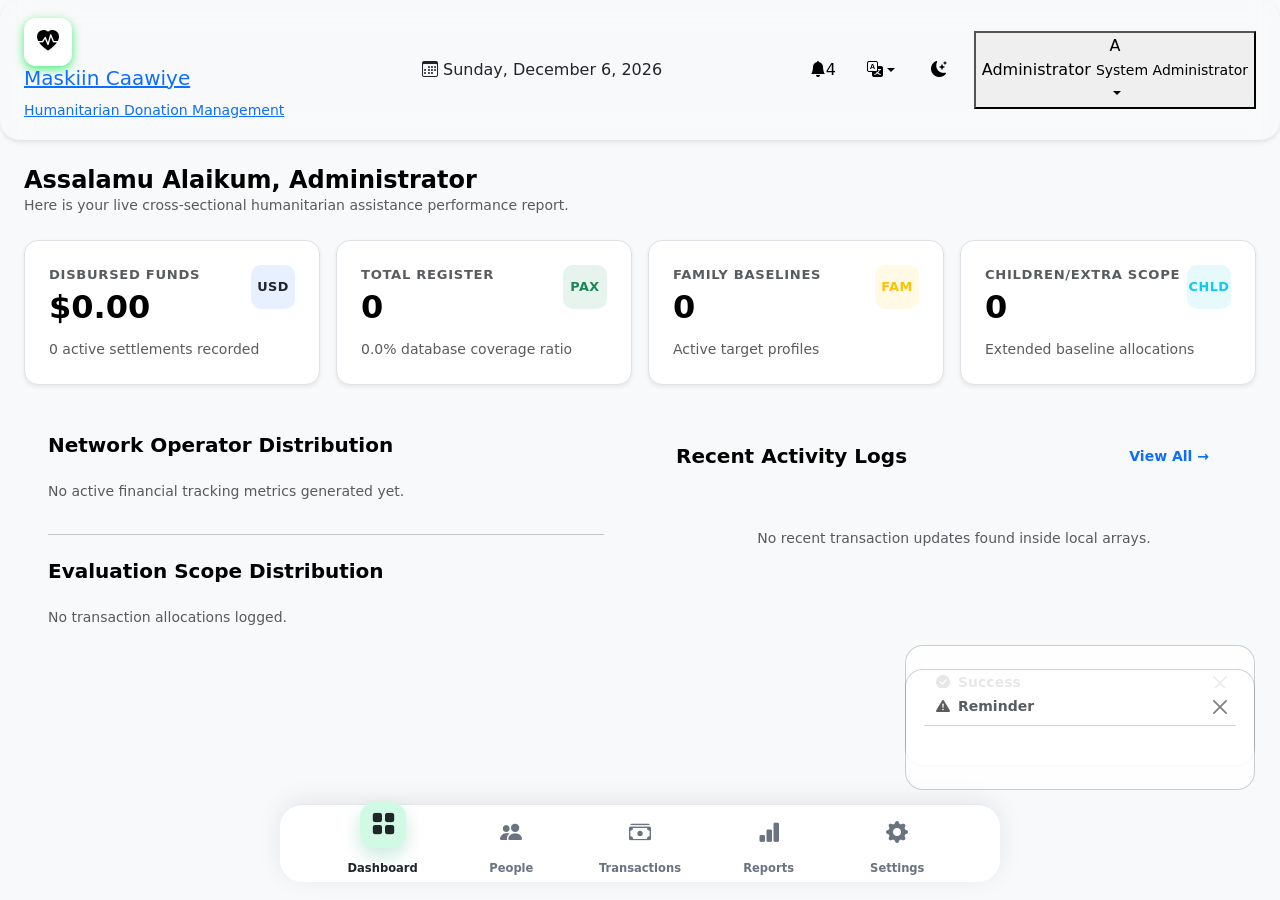
==== dashboard.html @ 407456ad "Add files via upload" ====
<!DOCTYPE html>
<html lang="en" data-bs-theme="light">
<head>
    <meta charset="UTF-8">
    <meta name="viewport" content="width=device-width, initial-scale=1.0">
    <title data-i18n="app_title">Maskiin Caawiye - Operational Dashboard</title>
    <link href="https://cdn.jsdelivr.net/npm/bootstrap@5.3.0/dist/css/bootstrap.min.css" rel="stylesheet">
    <link rel="stylesheet" href="https://cdn.jsdelivr.net/npm/bootstrap-icons@1.11.0/font/bootstrap-icons.css">
    <link rel="stylesheet" href="css/style.css">
    <link rel="stylesheet" href="css/dashboard.css">
</head>
<body class="bg-body-tertiary">

    <div id="headerContainer"></div>

    <div class="container-fluid px-3 px-md-4 pb-5">
        
        <div class="d-flex flex-column flex-sm-row justify-content-between align-items-start align-items-sm-center gap-2 mb-4">
            <div>
                <h4 class="fw-bold text-body-emphasis m-0" data-i18n="greeting">Assalamu Alaikum, Administrator</h4>
                <p class="text-muted small m-0" data-i18n="sub_greeting">Here is your live cross-sectional humanitarian assistance performance report.</p>
            </div>
        </div>

        <div class="row g-3 mb-4">
            <div class="col-100-custom col-sm-6 col-xl-3">
                <div class="dashboard-stat-card border p-3 p-md-4 shadow-sm bg-body">
                    <div class="d-flex justify-content-between align-items-start">
                        <div class="flex-grow-1 overflow-hidden">
                            <span class="text-muted text-uppercase small fw-bold tracking-wider d-block text-truncate" data-i18n="card_disbursed_funds">Disbursed Funds</span>
                            <h3 class="fw-bold text-body-emphasis my-1 text-truncate" id="dashTotalDisbursed">$0.00</h3>
                        </div>
                        <div class="stat-icon-wrapper bg-primary bg-opacity-10 text-primary flex-shrink-0">USD</div>
                    </div>
                    <div class="text-muted small mt-2 text-truncate" id="dashTxCountLabel" data-i18n="card_settlements_fallback">0 settlements executed</div>
                </div>
            </div>
            <div class="col-100-custom col-sm-6 col-xl-3">
                <div class="dashboard-stat-card border p-3 p-md-4 shadow-sm bg-body">
                    <div class="d-flex justify-content-between align-items-start">
                        <div class="flex-grow-1 overflow-hidden">
                            <span class="text-muted text-uppercase small fw-bold tracking-wider d-block text-truncate" data-i18n="card_total_register">Total Register</span>
                            <h3 class="fw-bold text-body-emphasis my-1 text-truncate" id="dashTotalPeople">0</h3>
                        </div>
                        <div class="stat-icon-wrapper bg-success bg-opacity-10 text-success flex-shrink-0">PAX</div>
                    </div>
                    <div class="text-muted small mt-2 text-truncate" id="dashFundedRatioLabel" data-i18n="card_coverage_fallback">0% coverage ratio</div>
                </div>
            </div>
            <div class="col-100-custom col-sm-6 col-xl-3">
                <div class="dashboard-stat-card border p-3 p-md-4 shadow-sm bg-body">
                    <div class="d-flex justify-content-between align-items-start">
                        <div class="flex-grow-1 overflow-hidden">
                            <span class="text-muted text-uppercase small fw-bold tracking-wider d-block text-truncate" data-i18n="card_family_baselines">Family Baselines</span>
                            <h3 class="fw-bold text-body-emphasis my-1 text-truncate" id="dashFamilyCount">0</h3>
                        </div>
                        <div class="stat-icon-wrapper bg-warning bg-opacity-10 text-warning flex-shrink-0">FAM</div>
                    </div>
                    <div class="text-muted small mt-2 text-truncate" data-i18n="card_active_profiles">Active target profiles</div>
                </div>
            </div>
            <div class="col-100-custom col-sm-6 col-xl-3">
                <div class="dashboard-stat-card border p-3 p-md-4 shadow-sm bg-body">
                    <div class="d-flex justify-content-between align-items-start">
                        <div class="flex-grow-1 overflow-hidden">
                            <span class="text-muted text-uppercase small fw-bold tracking-wider d-block text-truncate" data-i18n="card_children_scope">Children/Extra Scope</span>
                            <h3 class="fw-bold text-body-emphasis my-1 text-truncate" id="dashChildrenCount">0</h3>
                        </div>
                        <div class="stat-icon-wrapper bg-info bg-opacity-10 text-info flex-shrink-0">CHLD</div>
                    </div>
                    <div class="text-muted small mt-2 text-truncate" data-i18n="card_extended_allocations">Extended baseline allocations</div>
                </div>
            </div>
        </div>

        <div class="row g-4">
            <div class="col-lg-6">
                <div class="card p-3 p-md-4 shadow-sm border bg-body h-100">
                    <h5 class="fw-bold text-body-emphasis mb-3" data-i18n="operator_distribution">Network Operator Distribution</h5>
                    <div id="operatorBreakdownContainer">
                        </div>

                    <hr class="my-4">

                    <h5 class="fw-bold text-body-emphasis mb-3" data-i18n="scope_distribution">Evaluation Scope Distribution</h5>
                    <div id="scopeBreakdownContainer">
                        </div>
                </div>
            </div>

            <div class="col-lg-6">
                <div class="card p-3 p-md-4 shadow-sm border bg-body h-100">
                    <div class="d-flex justify-content-between align-items-center mb-3 gap-2">
                        <h5 class="fw-bold text-body-emphasis m-0 text-truncate" data-i18n="recent_activities">Recent Activity Logs</h5>
                        <a href="transactions.html" class="btn btn-sm btn-link text-decoration-none fw-semibold flex-shrink-0" data-i18n="view_all">View All &rarr;</a>
                    </div>
                    <div id="recentActivitiesContainer">
                        </div>
                </div>
            </div>
        </div>
    </div>
    <div id="navbarContainer"></div>

    <script src="https://cdn.jsdelivr.net/npm/bootstrap@5.3.0/dist/js/bootstrap.bundle.min.js"></script>
    <script src="js/storage.js"></script>
    <script src="js/dashboard.js"></script>
    <script src="js/navbar.js"></script>
    <script src="js/header.js"></script>    

</body>
</html>
---- css/style.css ----
/*=========================================================
    MASKIIN CAAWIYE
    PART 1
    Global Utilities + Bottom Navigation
=========================================================*/

/* ==========================
   APP LAYOUT
========================== */

body{
  padding-bottom:95px;
}

.page-container{
  width:100%;
  max-width:1400px;
  margin:auto;
  padding:25px;
}

.section-title{
  font-size:1.45rem;
  font-weight:700;
  color:var(--text);
}

.section-subtitle{
  color:var(--text-light);
  font-size:.95rem;
}

/* ==========================
 CARD
========================== */

.mc-card{
  background:var(--card);
  border:1px solid var(--border);
  border-radius:var(--radius);
  box-shadow:var(--shadow-sm);
  transition:var(--transition);
}

.mc-card:hover{
  transform:translateY(-4px);
  box-shadow:var(--shadow-md);
}

/* ==========================
 SCROLLBAR
========================== */

::-webkit-scrollbar{
  width:8px;
  height:8px;
}

::-webkit-scrollbar-thumb{
  background:var(--primary);
  border-radius:50px;
}

::-webkit-scrollbar-track{
  background:transparent;
}
/*=========================================================
    MASKIIN CAAWIYE
    PREMIUM BOTTOM NAVIGATION
=========================================================*/

body{
  padding-bottom:90px;
}

/*=========================================================
  NAVBAR
=========================================================*/

.mc-bottom-nav{

  position:fixed;

  left:0;

  right:0;

  bottom:0;

  height:78px;

  display:flex;

  justify-content:space-evenly;

  align-items:center;

  padding:0 10px;

  z-index:9999;

  background:#FFFFFF;

  border-top:1px solid #E5E7EB;

  box-shadow:
      0 -4px 25px rgba(0,0,0,.08);

  transition:.35s;

}

/*=========================================================
  DARK MODE
=========================================================*/

html[data-bs-theme="dark"] .mc-bottom-nav{

  background:#111827;

  border-top:1px solid #374151;

  box-shadow:
      0 -8px 30px rgba(0,0,0,.45);

}

/*=========================================================
  NAV ITEM
=========================================================*/

.mc-nav-link{

  width:72px;

  display:flex;

  flex-direction:column;

  justify-content:center;

  align-items:center;

  gap:4px;

  text-decoration:none;

  color:#6B7280;

  transition:.30s;

  position:relative;

}

/*=========================================================
  ICON
=========================================================*/

.mc-nav-icon{

  width:46px;

  height:46px;

  border-radius:15px;

  display:flex;

  justify-content:center;

  align-items:center;

  transition:.35s;

}

.mc-nav-icon i{

  font-size:22px;

  transition:.35s;

}

/*=========================================================
  TEXT
=========================================================*/

.mc-nav-text{

  font-size:.72rem;

  font-weight:600;

  transition:.30s;

}

/*=========================================================
  HOVER
=========================================================*/

.mc-nav-link:hover{

  color:var(--primary);

}

.mc-nav-link:hover .mc-nav-icon{

  background:rgba(14,159,110,.08);

}

.mc-nav-link:hover i{

  transform:translateY(-2px);

}

/*=========================================================
  ACTIVE
=========================================================*/

.mc-nav-link.active{

  color:var(--primary);

}

.mc-nav-link.active .mc-nav-icon{

  background:#D1FAE5;

  transform:translateY(-8px);

  box-shadow:

      0 8px 18px rgba(14,159,110,.22);

}

.mc-nav-link.active i{

  color:var(--primary);

  transform:scale(1.12);

}

.mc-nav-link.active .mc-nav-text{

  font-weight:700;

}

/*=========================================================
  DARK ACTIVE
=========================================================*/

html[data-bs-theme="dark"] .mc-nav-link{

  color:#9CA3AF;

}

html[data-bs-theme="dark"] .mc-nav-link.active{

  color:#34D399;

}

html[data-bs-theme="dark"] .mc-nav-link.active .mc-nav-icon{

  background:#064E3B;

  box-shadow:

      0 8px 20px rgba(52,211,153,.25);

}

html[data-bs-theme="dark"] .mc-nav-link.active i{

  color:#34D399;

}

/*=========================================================
  ACTIVE INDICATOR
=========================================================*/

.mc-nav-link::before{

  content:"";

  position:absolute;

  top:-10px;

  width:0;

  height:4px;

  border-radius:50px;

  background:var(--primary);

  transition:.30s;

}

.mc-nav-link.active::before{

  width:28px;

}

/*=========================================================
  CLICK EFFECT
=========================================================*/

.mc-nav-link:active{

  transform:scale(.95);

}

/*=========================================================
  MOBILE
=========================================================*/

@media(max-width:576px){

.mc-bottom-nav{

height:74px;

padding:0 6px;

}

.mc-nav-link{

width:62px;

}

.mc-nav-icon{

width:42px;

height:42px;

}

.mc-nav-icon i{

font-size:20px;

}

.mc-nav-text{

font-size:.66rem;

}

}

/*=========================================================
  TABLET
=========================================================*/

@media(min-width:768px){

.mc-bottom-nav{

left:50%;

transform:translateX(-50%);

width:650px;

bottom:18px;

border-radius:22px;

}

}

/*=========================================================
  LARGE DESKTOP
=========================================================*/

@media(min-width:1200px){

.mc-bottom-nav{

width:720px;

}

}


.bell-btn {
  position: relative;
}

.mc-badge.pulse {
  animation: pulse 1s infinite;
}

@keyframes pulse {
  0% { transform: scale(1); }
  50% { transform: scale(1.3); }
  100% { transform: scale(1); }
}




/*=========================================================
    MASKIIN CAAWIYE
    PART 2
    HEADER + DASHBOARD + CARDS
=========================================================*/


/* ==========================
   HEADER
========================== */

.mc-header{

  background:var(--card);

  border:1px solid var(--border);

  border-radius:20px;

  padding:18px 24px;

  margin-bottom:25px;

  box-shadow:var(--shadow-sm);

  display:flex;

  align-items:center;

  justify-content:space-between;

  gap:20px;

  transition:var(--transition);

}

.mc-header-left{

  display:flex;

  align-items:center;

  gap:18px;

}

.mc-logo{

  width:56px;

  height:56px;

  border-radius:18px;

  background:linear-gradient(135deg,var(--primary),var(--primary-dark));

  display:flex;

  align-items:center;

  justify-content:center;

  color:#fff;

  font-size:24px;

  font-weight:700;

  box-shadow:0 10px 30px rgba(14,159,110,.25);

}

.mc-header-title{

  font-size:1.4rem;

  font-weight:700;

  color:var(--text);

}

.mc-header-subtitle{

  font-size:.88rem;

  color:var(--text-light);

}

.mc-header-right{

  display:flex;

  align-items:center;

  gap:12px;

}


/* ==========================
 HEADER BUTTONS
========================== */

.mc-icon-btn{

  width:46px;

  height:46px;

  border-radius:14px;

  border:1px solid var(--border);

  background:var(--card);

  display:flex;

  justify-content:center;

  align-items:center;

  transition:.3s;

}

.mc-icon-btn:hover{

  background:var(--primary);

  color:#fff;

  border-color:var(--primary);

  transform:translateY(-2px);

}


/* ==========================
 PAGE HEADER
========================== */

.page-header{

  margin-bottom:28px;

}

.page-header h2{

  font-size:2rem;

  font-weight:700;

  color:var(--text);

}

.page-header p{

  color:var(--text-light);

  margin-top:8px;

}


/* ==========================
 DASHBOARD GRID
========================== */

.dashboard-grid{

  display:grid;

  grid-template-columns:repeat(auto-fit,minmax(260px,1fr));

  gap:20px;

}


/* ==========================
 DASHBOARD CARD
========================== */

.dashboard-stat-card{

  background:var(--card);

  border-radius:22px;

  border:1px solid var(--border);

  padding:24px;

  position:relative;

  overflow:hidden;

  transition:.35s;

  box-shadow:var(--shadow-sm);

}

.dashboard-stat-card:hover{

  transform:translateY(-8px);

  box-shadow:var(--shadow-lg);

}


/* TOP ACCENT */

.dashboard-stat-card::before{

  content:"";

  position:absolute;

  top:0;

  left:0;

  width:100%;

  height:5px;

  background:linear-gradient(
      90deg,
      var(--primary),
      var(--secondary)
  );

}


/* ==========================
 CARD LABEL
========================== */

.dashboard-stat-card span{

  color:var(--text-light);

  font-size:.82rem;

  font-weight:600;

  text-transform:uppercase;

  letter-spacing:.7px;

}


/* ==========================
 VALUE
========================== */

.dashboard-stat-card h3{

  margin-top:12px;

  margin-bottom:10px;

  font-size:2rem;

  font-weight:700;

  color:var(--text);

}


/* ==========================
 DESCRIPTION
========================== */

.dashboard-stat-card small,

.dashboard-stat-card .small{

  color:var(--text-light);

}


/* ==========================
 ICON
========================== */

.stat-icon-wrapper{

  width:64px;

  height:64px;

  border-radius:18px;

  display:flex;

  align-items:center;

  justify-content:center;

  font-weight:700;

  font-size:.85rem;

  transition:.35s;

}

.dashboard-stat-card:hover .stat-icon-wrapper{

  transform:rotate(-8deg) scale(1.05);

}


/* ==========================
 CONTENT CARD
========================== */

.card{

  border:none !important;

  background:var(--card) !important;

  border-radius:22px !important;

  box-shadow:var(--shadow-sm) !important;

  transition:.3s;

}

.card:hover{

  box-shadow:var(--shadow-md) !important;

}


/* ==========================
 CARD TITLES
========================== */

.card h5{

  font-weight:700;

  color:var(--text);

}


/* ==========================
 CARD BODY
========================== */

.card p{

  color:var(--text-light);

}


/* ==========================
 BADGES
========================== */

.badge{

  border-radius:30px;

  padding:9px 14px;

  font-weight:600;

}


/* ==========================
 PROGRESS
========================== */

.progress{

  height:8px;

  border-radius:30px;

  background:#E2E8F0;

  overflow:hidden;

}

.progress-bar{

  border-radius:30px;

}


/* ==========================
 SHADOW HELPERS
========================== */

.shadow-hover{

  transition:.3s;

}

.shadow-hover:hover{

  transform:translateY(-5px);

  box-shadow:var(--shadow-lg);

}




/* ==========================
 RESPONSIVE
========================== */

@media(max-width:768px){

.mc-header{

flex-direction:column;

align-items:flex-start;

}

.mc-header-right{

width:100%;

justify-content:flex-end;

}

.dashboard-stat-card{

padding:20px;

}

.dashboard-stat-card h3{

font-size:1.6rem;

}

.page-header h2{

font-size:1.5rem;

}

}

/*=========================================================
    MASKIIN CAAWIYE
    PART 3
    TABLES • FORMS • BUTTONS • TOASTS
=========================================================*/


/*=========================================================
    SECTION CONTAINER
=========================================================*/

.section{

  background:var(--card);

  border:1px solid var(--border);

  border-radius:22px;

  padding:24px;

  margin-bottom:25px;

  box-shadow:var(--shadow-sm);

}


/*=========================================================
  SECTION HEADER
=========================================================*/

.section-header{

  display:flex;

  justify-content:space-between;

  align-items:center;

  margin-bottom:22px;

  gap:15px;

  flex-wrap:wrap;

}

.section-title{

  font-size:1.3rem;

  font-weight:700;

  color:var(--text);

}


/*=========================================================
  SEARCH
=========================================================*/

.search-box{

  position:relative;

  width:320px;

  max-width:100%;

}

.search-box input{

  padding-left:50px;

}

.search-box i{

  position:absolute;

  top:50%;

  left:18px;

  transform:translateY(-50%);

  color:var(--text-light);

}


/*=========================================================
  FILTER BAR
=========================================================*/

.filter-bar{

  display:flex;

  gap:12px;

  flex-wrap:wrap;

  margin-bottom:22px;

}


/*=========================================================
  TABLE
=========================================================*/

.table-wrapper{

  overflow-x:auto;

  border-radius:18px;

}

table{

  width:100%;

  border-collapse:collapse;

  min-width:900px;

}

thead{

  background:var(--primary);

  color:white;

}

thead th{

  padding:16px;

  font-size:.85rem;

  text-transform:uppercase;

  letter-spacing:.5px;

  font-weight:700;

}

tbody tr{

  transition:.25s;

  border-bottom:1px solid var(--border);

}

tbody tr:hover{

  background:rgba(14,159,110,.06);

}

tbody td{

  padding:16px;

  color:var(--text);

  vertical-align:middle;

}

tbody tr:last-child{

  border-bottom:none;

}


/*=========================================================
  TABLE ACTION BUTTONS
=========================================================*/

.table-actions{

  display:flex;

  gap:8px;

}

.table-btn{

  width:36px;

  height:36px;

  border-radius:10px;

  display:flex;

  align-items:center;

  justify-content:center;

  transition:.25s;

}

.table-btn:hover{

  transform:translateY(-2px);

}


/*=========================================================
  BUTTONS
=========================================================*/

.btn{

  border-radius:14px !important;

  padding:12px 22px !important;

  font-weight:600 !important;

  transition:.3s !important;

}

.btn:hover{

  transform:translateY(-2px);

}

.btn-primary{

  background:var(--primary)!important;

  border-color:var(--primary)!important;

}

.btn-primary:hover{

  background:var(--primary-dark)!important;

}

.btn-success{

  background:var(--success)!important;

}

.btn-danger{

  background:var(--danger)!important;

}

.btn-warning{

  background:var(--warning)!important;

}


/*=========================================================
  INPUT GROUP
=========================================================*/

.form-group{

  margin-bottom:22px;

}

.form-group label{

  display:block;

  margin-bottom:8px;

  font-weight:600;

  color:var(--text);

}

.form-control,
.form-select{

    background:var(--card);

    color:var(--text);

    border:1px solid var(--border);

}

.form-control::placeholder{

    color:var(--text-light);

}

html[data-bs-theme="dark"] .form-control,
html[data-bs-theme="dark"] .form-select{

    background:#1E293B;

    color:#F8FAFC;

    border-color:#334155;

}

html[data-bs-theme="dark"] .form-control:focus,
html[data-bs-theme="dark"] .form-select:focus{

    background:#1E293B;

    color:#fff;

}


/*=========================================================
  CHECKBOX
=========================================================*/

.form-check{

  display:flex;

  align-items:center;

  gap:10px;

}

.form-check-input{

  width:20px;

  height:20px;

}


/*=========================================================
  MODAL
=========================================================*/

html[data-bs-theme="dark"] .modal-content{

  background:#111827;
  
  color:#F8FAFC;
  
  }
  
  html[data-bs-theme="dark"] .modal-header,
  
  html[data-bs-theme="dark"] .modal-footer{
  
  border-color:#334155;
  
  }
  
  html[data-bs-theme="dark"] .btn-close{
  
  filter:invert(1);
  
  }

.modal-header{

  border-bottom:1px solid var(--border);

}

.modal-footer{

  border-top:1px solid var(--border);

}


/*=========================================================
  ALERTS
=========================================================*/

.alert{

  border:none;

  border-radius:16px;

  padding:16px 20px;

}


/*=========================================================
  BADGES
=========================================================*/

.badge-success{

  background:#DCFCE7;

  color:#15803D;

}

.badge-warning{

  background:#FEF3C7;

  color:#B45309;

}

.badge-danger{

  background:#FEE2E2;

  color:#B91C1C;

}


/*=========================================================
  PAGINATION
=========================================================*/

.pagination{

  display:flex;

  justify-content:flex-end;

  gap:10px;

  margin-top:20px;

}

.page-link{

  border:none;

  border-radius:12px;

  color:var(--text);

  background:var(--card);

  box-shadow:var(--shadow-sm);

}

.page-item.active .page-link{

  background:var(--primary);

  color:white;

}


/*=========================================================
  TOAST
=========================================================*/

.toast{

  position:fixed;

  right:25px;

  bottom:110px;

  min-width:320px;

  padding:18px;

  border-radius:18px;

  color:white;

  font-weight:600;

  transform:translateX(450px);

  transition:.35s;

  z-index:99999;

  box-shadow:var(--shadow-lg);

}

.toast.show{

  transform:translateX(0);

}

.toast.success{

  background:var(--success);

}

.toast.error{

  background:var(--danger);

}

.toast.warning{

  background:var(--warning);

}


/*=========================================================
  LOADING BUTTON
=========================================================*/

.btn-loading{

  pointer-events:none;

  opacity:.75;

}


/*=========================================================
  EMPTY STATE
=========================================================*/

.empty-state{

  text-align:center;

  padding:60px 20px;

  color:var(--text-light);

}

.empty-state img{

  width:120px;

  margin:auto;

  margin-bottom:20px;

}



/*=========================================================
  MOBILE
=========================================================*/

@media(max-width:768px){

.search-box{

width:100%;

}

.section-header{

flex-direction:column;

align-items:stretch;

}

.filter-bar{

flex-direction:column;

}

.btn-mobile-full{

width:100%;

}

.table-actions{

justify-content:center;

}

.toast{

left:15px;

right:15px;

bottom:95px;

min-width:auto;

}

}


/*=========================================================
    MASKIIN CAAWIYE
    PART 4
    PREMIUM UI • ANIMATIONS • UTILITIES • FINISHING
=========================================================*/


/*=========================================================
    FADE ANIMATIONS
=========================================================*/

@keyframes fadeUp{

  from{

      opacity:0;

      transform:translateY(25px);

  }

  to{

      opacity:1;

      transform:translateY(0);

  }

}

@keyframes fadeIn{

  from{

      opacity:0;

  }

  to{

      opacity:1;

  }

}

.fade-up{

  animation:fadeUp .45s ease;

}

.fade-in{

  animation:fadeIn .35s ease;

}


/*=========================================================
  HOVER EFFECTS
=========================================================*/

.hover-lift{

  transition:.30s;

}

.hover-lift:hover{

  transform:translateY(-6px);

  box-shadow:var(--shadow-lg);

}

.hover-grow{

  transition:.30s;

}

.hover-grow:hover{

  transform:scale(1.03);

}


/*=========================================================
  AVATAR
=========================================================*/

.avatar{

  width:46px;

  height:46px;

  border-radius:50%;

  overflow:hidden;

  display:flex;

  align-items:center;

  justify-content:center;

  background:var(--primary);

  color:#fff;

  font-weight:700;

}

.avatar img{

  width:100%;

  height:100%;

  object-fit:cover;

}


/*=========================================================
  PROFILE CARD
=========================================================*/

.profile-card{

  background:var(--card);

  border:1px solid var(--border);

  border-radius:22px;

  padding:24px;

  text-align:center;

  box-shadow:var(--shadow-sm);

}

.profile-card h4{

  margin-top:16px;

  font-weight:700;

}

.profile-card p{

  color:var(--text-light);

}


/*=========================================================
  STAT WIDGET
=========================================================*/

.stat-widget{

  background:linear-gradient(
      135deg,
      var(--primary),
      var(--primary-dark)
  );

  color:#fff;

  border-radius:24px;

  padding:28px;

  position:relative;

  overflow:hidden;

}

.stat-widget::after{

  content:"";

  position:absolute;

  right:-40px;

  top:-40px;

  width:150px;

  height:150px;

  border-radius:50%;

  background:rgba(255,255,255,.08);

}

.stat-widget h2{

  font-size:2rem;

  font-weight:700;

}

.stat-widget p{

  opacity:.9;

}


/*=========================================================
  CHART CARD
=========================================================*/

.chart-card{

  background:var(--card);

  border-radius:22px;

  border:1px solid var(--border);

  padding:24px;

  box-shadow:var(--shadow-sm);

}

.chart-placeholder{

  height:320px;

  display:flex;

  align-items:center;

  justify-content:center;

  color:var(--text-light);

}


/*=========================================================
  QUICK ACTIONS
=========================================================*/

.quick-actions{

  display:grid;

  grid-template-columns:repeat(auto-fit,minmax(160px,1fr));

  gap:18px;

}

.quick-action{

  background:var(--card);

  border:1px solid var(--border);

  border-radius:18px;

  padding:20px;

  text-align:center;

  transition:.30s;

  cursor:pointer;

}

.quick-action:hover{

  background:var(--primary);

  color:#07e961;

  transform:translateY(-5px);

}

.quick-action i{

  font-size:28px;

  margin-bottom:12px;

}


/*=========================================================
  DIVIDER
=========================================================*/

.divider{

  height:1px;

  background:var(--border);

  margin:25px 0;

}


/*=========================================================
  STATUS DOTS
=========================================================*/

.status{

  display:inline-flex;

  align-items:center;

  gap:8px;

}

.status::before{

  content:"";

  width:10px;

  height:10px;

  border-radius:50%;

}

.status.online::before{

  background:#22C55E;

}

.status.pending::before{

  background:#F59E0B;

}

.status.offline::before{

  background:#EF4444;

}


/*=========================================================
  SKELETON LOADING
=========================================================*/

.skeleton{

  background:linear-gradient(
      90deg,
      #E5E7EB 25%,
      #F8FAFC 50%,
      #E5E7EB 75%
  );

  background-size:200% 100%;

  animation:skeleton 1.2s infinite;

  border-radius:12px;

}

@keyframes skeleton{

  0%{

      background-position:200% 0;

  }

  100%{

      background-position:-200% 0;

  }

}


/*=========================================================
  UTILITIES
=========================================================*/

.rounded-xl{

  border-radius:22px;

}

.text-primary{

  color:var(--primary)!important;

}

.bg-primary-soft{

  background:rgba(14,159,110,.12);

}

.border-soft{

  border:1px solid var(--border);

}

.w-100{

  width:100%;

}

.h-100{

  height:100%;

}

.flex-center{

  display:flex;

  align-items:center;

  justify-content:center;

}

.gap-10{

  gap:10px;

}

.gap-15{

  gap:15px;

}

.gap-20{

  gap:20px;

}

.mt-10{

  margin-top:10px;

}

.mt-20{

  margin-top:20px;

}

.mt-30{

  margin-top:30px;

}

.mb-10{

  margin-bottom:10px;

}

.mb-20{

  margin-bottom:20px;

}

.mb-30{

  margin-bottom:30px;

}


/*=========================================================
  FOOTER
=========================================================*/

.footer{

  text-align:center;

  padding:30px;

  color:var(--text-light);

  font-size:.9rem;

}



/*=========================================================
  RESPONSIVE
=========================================================*/

@media(max-width:992px){

.quick-actions{

grid-template-columns:repeat(2,1fr);

}

}

@media(max-width:768px){

.profile-card,

.chart-card,

.stat-widget{

padding:20px;

}

.quick-actions{

grid-template-columns:1fr;

}

.stat-widget h2{

font-size:1.6rem;

}

}

@media(max-width:480px){

.page-container{

padding:16px;

}

.section{

padding:18px;

}

.chart-placeholder{

height:220px;

}

}

/* Light Mode */
.mc-logo{
    width:48px;
    height:48px;
    border-radius:12px;
    display:flex;
    align-items:center;
    justify-content:center;
    background:#fff;
    color:#000;
    font-size:22px;
    box-shadow:0 3px 10px rgba(4, 233, 73, 0.73);
}



.mc-header{

  backdrop-filter:blur(12px);

  box-shadow:0 4px 18px rgba(0,0,0,.08);

  border-bottom:1px solid rgba(0,0,0,.08);

}
---- css/dashboard.css ----
/* Custom App-wide variables context styling maps */
:root {
  --stat-hover-translate: -4px;
}

/* Card Styling enhancements built cleanly atop light/dark foundations */
.dashboard-stat-card {
  border-radius: 14px;
  transition: transform 0.25s cubic-bezier(0.4, 0, 0.2, 1), box-shadow 0.25s ease;
}

.dashboard-stat-card:hover {
  transform: translateY(var(--stat-hover-translate));
  box-shadow: 0 8px 24px rgba(0, 0, 0, 0.08) !important;
}

.stat-icon-wrapper {
  width: 44px;
  height: 44px;
  border-radius: 10px;
  display: flex;
  align-items: center;
  justify-content: center;
  font-weight: 700;
  font-size: 0.8rem;
  letter-spacing: 0.5px;
}

.progress-bar-custom {
  height: 7px;
  border-radius: 6px;
  background-color: var(--bs-secondary-bg);
  overflow: hidden;
}

/* Tracking Left Borders for Activities Feed stream rows */
.recent-activity-row {
  border-left: 4px solid var(--bs-secondary-border-subtle);
  padding-left: 14px;
  margin-bottom: 14px;
  padding-top: 4px;
  padding-bottom: 4px;
}

.recent-activity-row.success-variant { border-left-color: var(--bs-success); }
.recent-activity-row.primary-variant { border-left-color: var(--bs-primary); }
.recent-activity-row.warning-variant { border-left-color: var(--bs-warning); }

/* Persistent Responsive Navigation Adjustments */
body {
  padding-bottom: 85px !important;
}

.bottom-nav {
  z-index: 1040;
  box-shadow: 0 -4px 20px rgba(0, 0, 0, 0.06) !important;
}

.tiny-nav-text {
  font-size: 0.72rem;
  font-weight: 500;
  letter-spacing: -0.1px;
}

/* Custom Micro Mobile Breakdown Breakpoints (under 400px viewports) */
@media (max-width: 395px) {
  .col-100-custom {
    width: 100% !important;
  }
  .dashboard-stat-card {
    padding: 16px !important;
  }
}

/* Dark mode specific fine-tuning */
[data-bs-theme="dark"] .dashboard-stat-card:hover {
  box-shadow: 0 8px 26px rgba(0, 0, 0, 0.35) !important;
}
[data-bs-theme="dark"] .recent-activity-row {
  background: rgba(255, 255, 255, 0.01);
}
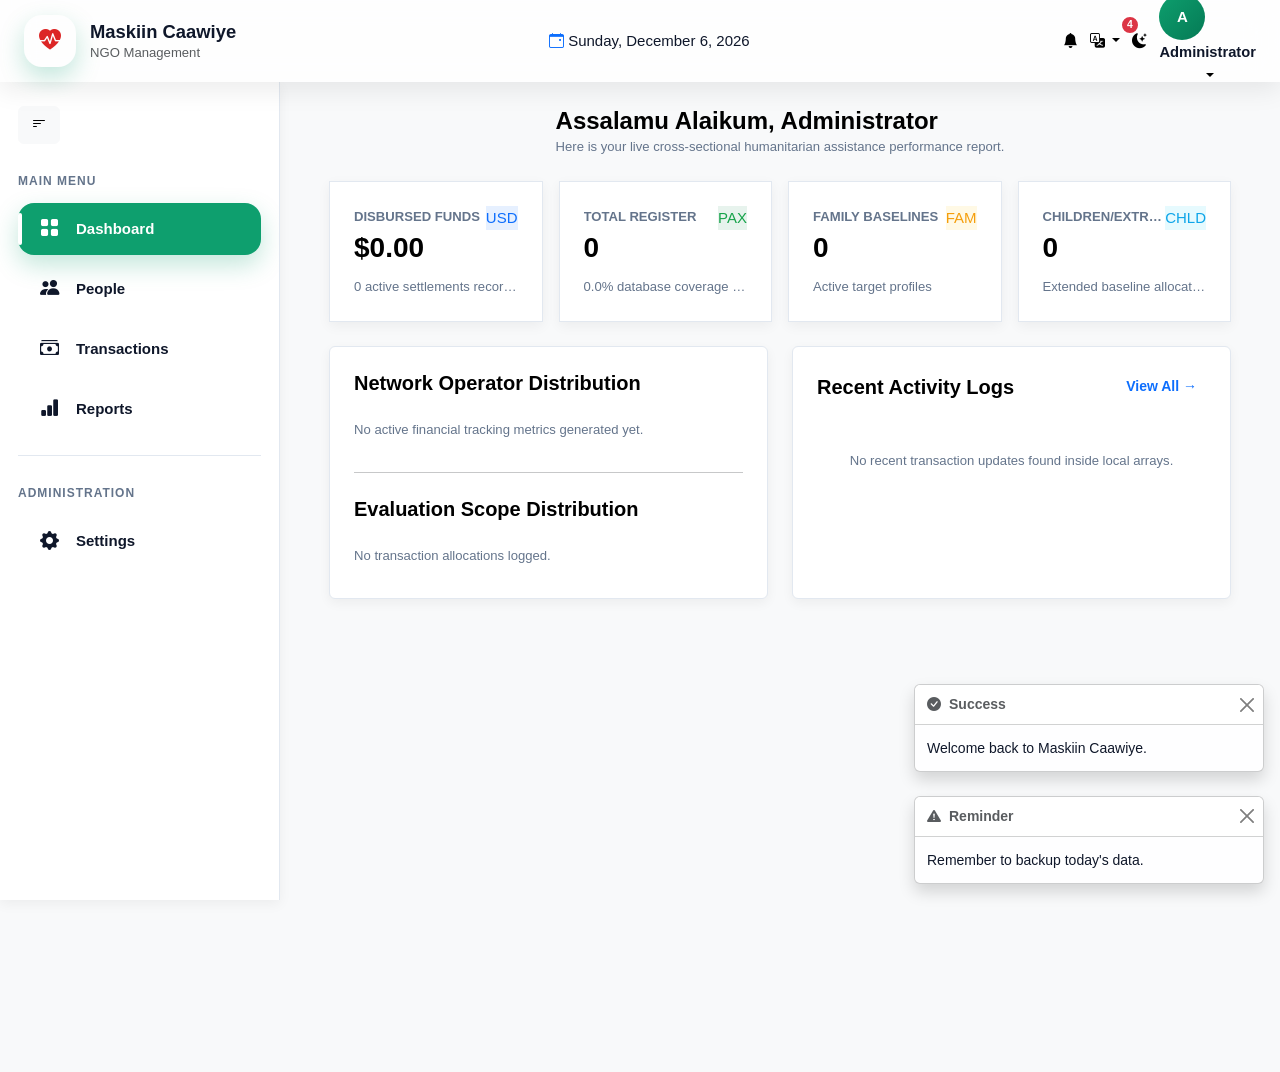
==== commit d0e076b9: "Update dashboard.html" ====
--- a/dashboard.html
+++ b/dashboard.html
@@ -11,10 +11,51 @@
 </head>
 <body class="bg-body-tertiary">
 
+    <!--=========================================================
+    DASHBOARD LOADER
+==========================================================-->
+
+
     <div id="headerContainer"></div>
 
-    <div class="container-fluid px-3 px-md-4 pb-5">
-        
+    <div id="dashboardLoader" class="dashboard-loader">
+
+        <div class="dashboard-loader-content">
+    
+            <div class="dashboard-loader-logo">
+    
+                <i class="bi bi-heart-pulse-fill"></i>
+    
+            </div>
+    
+            <h3 class="dashboard-loader-title">
+    
+                Maskiin Caawiye
+    
+            </h3>
+    
+            <p class="dashboard-loader-text">
+    
+                Loading Dashboard...
+    
+            </p>
+    
+            <div class="dashboard-loader-progress">
+    
+                <div
+                    id="dashboardLoaderBar"
+                    class="dashboard-loader-progress-bar">
+    
+                </div>
+    
+            </div>
+    
+        </div>
+    
+    </div>
+    <main class="page-content">
+
+        <div class="container-fluid px-3 px-md-4 pb-5">        
         <div class="d-flex flex-column flex-sm-row justify-content-between align-items-start align-items-sm-center gap-2 mb-4">
             <div>
                 <h4 class="fw-bold text-body-emphasis m-0" data-i18n="greeting">Assalamu Alaikum, Administrator</h4>
@@ -100,13 +141,17 @@
             </div>
         </div>
     </div>
-    <div id="navbarContainer"></div>
+
+</main>
+
+<div id="navbarContainer"></div>
 
     <script src="https://cdn.jsdelivr.net/npm/bootstrap@5.3.0/dist/js/bootstrap.bundle.min.js"></script>
     <script src="js/storage.js"></script>
-    <script src="js/dashboard.js"></script>
     <script src="js/navbar.js"></script>
     <script src="js/header.js"></script>    
+    <script src="js/dashboard.js"></script>
+   
 
 </body>
-</html>+</html>
--- a/css/style.css
+++ b/css/style.css
@@ -1,314 +1,2487 @@
 /*=========================================================
-    MASKIIN CAAWIYE
-    PART 1
-    Global Utilities + Bottom Navigation
-=========================================================*/
-
-/* ==========================
-   APP LAYOUT
-========================== */
+    MASKIIN CAAWIYE NGO MANAGEMENT SYSTEM
+    GLOBAL STYLE.CSS
+    PART 1 — FOUNDATION
+    Version: 2.0 (2026)
+=========================================================*/
+
+
+/*=========================================================
+  CSS RESET
+=========================================================*/
+
+*,
+*::before,
+*::after{
+    margin:0;
+    padding:0;
+    box-sizing:border-box;
+}
+
+html{
+    scroll-behavior:smooth;
+    -webkit-text-size-adjust:100%;
+}
+
+body,
+button,
+input,
+textarea,
+select{
+    font-family:
+        Inter,
+        "Segoe UI",
+        Roboto,
+        Helvetica,
+        Arial,
+        sans-serif;
+}
+
+img{
+    display:block;
+    max-width:100%;
+}
+
+a{
+    text-decoration:none;
+    color:inherit;
+}
+
+ul,
+ol{
+    list-style:none;
+}
+
+button{
+    cursor:pointer;
+    border:none;
+    background:none;
+}
+
+input,
+textarea,
+select,
+button{
+    outline:none;
+}
+
+
+/*=========================================================
+  ROOT VARIABLES
+=========================================================*/
+
+:root{
+
+    /* Brand */
+
+    --primary:#0E9F6E;
+    --primary-dark:#057A55;
+    --primary-light:#D1FAE5;
+
+    --secondary:#2563EB;
+
+    --success:#16A34A;
+    --warning:#F59E0B;
+    --danger:#DC2626;
+    --info:#0EA5E9;
+
+    /* Background */
+
+    --bg:#F5F7FB;
+
+    --card:#FFFFFF;
+
+    --card-hover:#F8FAFC;
+
+    /* Text */
+
+    --text:#0F172A;
+
+    --text-light:#64748B;
+
+    --text-muted:#94A3B8;
+
+    /* Border */
+
+    --border:#E2E8F0;
+
+    /* Radius */
+
+    --radius-xs:8px;
+
+    --radius-sm:12px;
+
+    --radius:18px;
+
+    --radius-lg:24px;
+
+    --radius-xl:32px;
+
+    /* Shadows */
+
+    --shadow-xs:
+        0 1px 2px rgba(0,0,0,.05);
+
+    --shadow-sm:
+        0 4px 12px rgba(0,0,0,.05);
+
+    --shadow-md:
+        0 10px 30px rgba(0,0,0,.08);
+
+    --shadow-lg:
+        0 18px 45px rgba(0,0,0,.12);
+
+    /* Transition */
+
+    --transition:.30s ease;
+
+    /* Header */
+
+    --header-height:82px;
+
+    /* Bottom Navigation */
+
+    --bottom-nav-height:90px;
+
+    /* Sidebar (Future Parts) */
+
+    --sidebar-width:280px;
+
+}
+
+
+/*=========================================================
+  DARK THEME
+=========================================================*/
+
+html[data-bs-theme="dark"]{
+
+    --bg:#0F172A;
+
+    --card:#111827;
+
+    --card-hover:#1E293B;
+
+    --text:#F8FAFC;
+
+    --text-light:#CBD5E1;
+
+    --text-muted:#94A3B8;
+
+    --border:#334155;
+
+    --shadow-xs:
+        0 1px 3px rgba(0,0,0,.45);
+
+    --shadow-sm:
+        0 5px 18px rgba(0,0,0,.40);
+
+    --shadow-md:
+        0 12px 35px rgba(0,0,0,.50);
+
+    --shadow-lg:
+        0 20px 50px rgba(0,0,0,.65);
+
+}
+
+
+/*=========================================================
+  BODY
+=========================================================*/
 
 body{
-  padding-bottom:95px;
-}
+
+    background:var(--bg);
+
+    color:var(--text);
+
+    min-height:100vh;
+
+    line-height:1.6;
+
+    font-size:15px;
+
+    overflow-x:hidden;
+
+    padding-top:var(--header-height);
+
+    padding-bottom:var(--bottom-nav-height);
+
+    transition:
+        background var(--transition),
+        color var(--transition);
+        
+
+}
+
+
+/*=========================================================
+  TYPOGRAPHY
+=========================================================*/
+
+h1,
+h2,
+h3,
+h4,
+h5,
+h6{
+
+    color:var(--text);
+
+    font-weight:700;
+
+    line-height:1.2;
+
+}
+
+p{
+
+    color:var(--text-light);
+
+}
+
+small{
+
+    color:var(--text-muted);
+
+}
+
+.section-title{
+
+    font-size:1.5rem;
+
+    font-weight:700;
+
+}
+
+.section-subtitle{
+
+    font-size:.95rem;
+
+    color:var(--text-light);
+
+}
+
+
+/*=========================================================
+  PAGE LAYOUT
+=========================================================*/
 
 .page-container{
+
+    width:100%;
+
+    max-width:1440px;
+
+    margin:auto;
+
+    padding:24px;
+
+}
+
+.page-section{
+
+    margin-bottom:28px;
+
+}
+
+
+/*=========================================================
+  GRID HELPERS
+=========================================================*/
+
+.grid{
+
+    display:grid;
+
+    gap:20px;
+
+}
+
+.grid-2{
+
+    grid-template-columns:repeat(2,1fr);
+
+}
+
+.grid-3{
+
+    grid-template-columns:repeat(3,1fr);
+
+}
+
+.grid-4{
+
+    grid-template-columns:repeat(4,1fr);
+
+}
+
+.grid-auto{
+
+    grid-template-columns:
+        repeat(auto-fit,minmax(280px,1fr));
+
+}
+
+
+/*=========================================================
+  CARD
+=========================================================*/
+
+.mc-card{
+
+    background:var(--card);
+
+    border:1px solid var(--border);
+
+    border-radius:var(--radius);
+
+    box-shadow:var(--shadow-sm);
+
+    transition:var(--transition);
+
+}
+
+.mc-card:hover{
+
+    transform:translateY(-4px);
+
+    box-shadow:var(--shadow-md);
+
+}
+
+
+/*=========================================================
+  FLEX UTILITIES
+=========================================================*/
+
+.flex{
+
+    display:flex;
+
+}
+
+.flex-center{
+
+    display:flex;
+
+    justify-content:center;
+
+    align-items:center;
+
+}
+
+.flex-between{
+
+    display:flex;
+
+    justify-content:space-between;
+
+    align-items:center;
+
+}
+
+.flex-column{
+
+    display:flex;
+
+    flex-direction:column;
+
+}
+
+
+/*=========================================================
+  GAP UTILITIES
+=========================================================*/
+
+.gap-5{gap:5px;}
+.gap-10{gap:10px;}
+.gap-15{gap:15px;}
+.gap-20{gap:20px;}
+.gap-25{gap:25px;}
+.gap-30{gap:30px;}
+
+
+/*=========================================================
+  WIDTH & HEIGHT
+=========================================================*/
+
+.w-100{width:100%;}
+.h-100{height:100%;}
+
+
+/*=========================================================
+  MARGIN
+=========================================================*/
+
+.mt-10{margin-top:10px;}
+.mt-20{margin-top:20px;}
+.mt-30{margin-top:30px;}
+.mt-40{margin-top:40px;}
+
+.mb-10{margin-bottom:10px;}
+.mb-20{margin-bottom:20px;}
+.mb-30{margin-bottom:30px;}
+.mb-40{margin-bottom:40px;}
+
+
+/*=========================================================
+  BORDER RADIUS
+=========================================================*/
+
+.rounded-sm{
+    border-radius:var(--radius-sm);
+}
+
+.rounded{
+    border-radius:var(--radius);
+}
+
+.rounded-lg{
+    border-radius:var(--radius-lg);
+}
+
+.rounded-circle{
+    border-radius:50%;
+}
+
+
+/*=========================================================
+  SHADOWS
+=========================================================*/
+
+.shadow-sm{
+    box-shadow:var(--shadow-sm);
+}
+
+.shadow-md{
+    box-shadow:var(--shadow-md);
+}
+
+.shadow-lg{
+    box-shadow:var(--shadow-lg);
+}
+
+
+/*=========================================================
+  SCROLLBAR
+=========================================================*/
+
+::-webkit-scrollbar{
+
+    width:10px;
+
+    height:10px;
+
+}
+
+::-webkit-scrollbar-track{
+
+    background:transparent;
+
+}
+
+::-webkit-scrollbar-thumb{
+
+    background:var(--primary);
+
+    border-radius:100px;
+
+    border:2px solid transparent;
+
+}
+
+::-webkit-scrollbar-thumb:hover{
+
+    background:var(--primary-dark);
+
+}
+
+
+/*=========================================================
+  TEXT SELECTION
+=========================================================*/
+
+::selection{
+
+    background:var(--primary);
+
+    color:#fff;
+
+}
+
+
+/*=========================================================
+  RESPONSIVE
+=========================================================*/
+
+@media (max-width:1200px){
+
+    .grid-4{
+
+        grid-template-columns:repeat(2,1fr);
+
+    }
+
+}
+
+@media (max-width:992px){
+
+    .grid-3,
+    .grid-4{
+
+        grid-template-columns:repeat(2,1fr);
+
+    }
+
+}
+
+@media (max-width:768px){
+
+    .page-container{
+
+        padding:18px;
+
+    }
+
+    .grid-2,
+    .grid-3,
+    .grid-4{
+
+        grid-template-columns:1fr;
+
+    }
+
+    .section-title{
+
+        font-size:1.3rem;
+
+    }
+
+}
+
+@media (max-width:480px){
+
+    .page-container{
+
+        padding:14px;
+
+    }
+
+    body{
+
+        font-size:14px;
+
+    }
+
+}
+
+/*=========================================================
+    MASKIIN CAAWIYE NGO MANAGEMENT SYSTEM
+    PART 2 — HEADER SYSTEM
+=========================================================*/
+
+
+/*=========================================================
+  MAIN HEADER
+=========================================================*/
+
+.mc-header{
+
+    position:fixed;
+
+    top:0;
+
+    left:0;
+
+    right:0;
+
+    height:var(--header-height);
+
+    padding:0 24px;
+
+    display:flex;
+
+    justify-content:space-between;
+
+    align-items:center;
+
+    z-index:1050;
+
+    background:rgba(255,255,255,.82);
+
+    backdrop-filter:blur(18px);
+
+    -webkit-backdrop-filter:blur(18px);
+
+    border-bottom:none;
+
+    box-shadow:0 8px 24px rgba(0,0,0,.08);
+
+    transition:var(--transition);
+
+}
+
+
+/*=========================================================
+  DARK MODE
+=========================================================*/
+
+html[data-bs-theme="dark"] .mc-header{
+
+    background:rgba(15,23,42,.85);
+
+    border-bottom:1px solid rgba(255,255,255,.05);
+
+    box-shadow:0 10px 30px rgba(0,0,0,.35);
+
+}
+
+
+/*=========================================================
+  HEADER LEFT
+=========================================================*/
+
+.mc-header-left{
+
+    display:flex;
+
+    align-items:center;
+
+    gap:18px;
+
+}
+
+
+/*=========================================================
+  LOGO
+=========================================================*/
+
+.mc-logo{
+
+    width:52px;
+
+    height:52px;
+
+    border-radius:18px;
+
+    display:flex;
+
+    justify-content:center;
+
+    align-items:center;
+
+    background:linear-gradient(
+        135deg,
+        var(--header-height),
+        var(--primary-dark)
+    );
+
+    color:#fff;
+
+    font-size:22px;
+
+    font-weight:700;
+
+    flex-shrink:0;
+
+    box-shadow:0 10px 24px rgba(14,159,110,.25);
+
+    transition:var(--transition);
+
+}
+
+.mc-logo:hover{
+
+    transform:rotate(-6deg) scale(1.05);
+
+}
+
+
+/*=========================================================
+  ORGANIZATION INFO
+=========================================================*/
+
+.mc-org{
+
+    display:flex;
+
+    flex-direction:column;
+
+    gap:3px;
+
+}
+
+.mc-org-title{
+
+    font-size:1.2rem;
+
+    font-weight:700;
+
+    color:var(--text);
+
+}
+
+.mc-org-subtitle{
+
+    font-size:.82rem;
+
+    color:var(--text-light);
+
+}
+
+
+/*=========================================================
+  BREADCRUMB
+=========================================================*/
+
+.mc-breadcrumb{
+
+    display:flex;
+
+    align-items:center;
+
+    gap:8px;
+
+    margin-top:3px;
+
+    font-size:.78rem;
+
+    color:var(--text-light);
+
+}
+
+.mc-breadcrumb i{
+
+    font-size:10px;
+
+}
+
+
+/*=========================================================
+  HEADER RIGHT
+=========================================================*/
+
+.mc-header-right{
+
+    display:flex;
+
+    align-items:center;
+
+    gap:12px;
+
+}
+
+
+/*=========================================================
+  SEARCH BOX
+=========================================================*/
+
+.mc-search{
+
+    position:relative;
+
+    width:320px;
+
+}
+
+.mc-search input{
+
+    width:100%;
+
+    height:46px;
+
+    border-radius:16px;
+
+    border:1px solid var(--border);
+
+    background:var(--card);
+
+    color:var(--text);
+
+    padding-left:48px;
+
+    padding-right:18px;
+
+    transition:var(--transition);
+
+}
+
+.mc-search input:focus{
+
+    border-color:var(--primary);
+
+    box-shadow:0 0 0 4px rgba(14,159,110,.12);
+
+}
+
+.mc-search i{
+
+    position:absolute;
+
+    left:18px;
+
+    top:50%;
+
+    transform:translateY(-50%);
+
+    color:var(--text-light);
+
+}
+
+
+/*=========================================================
+  HEADER BUTTONS
+=========================================================*/
+
+.mc-header-btn{
+
+    width:46px;
+
+    height:46px;
+
+    display:flex;
+
+    justify-content:center;
+
+    align-items:center;
+
+    border-radius:16px;
+
+    background:var(--card);
+
+    border:1px solid var(--border);
+
+    color:var(--text);
+
+    transition:var(--transition);
+
+    position:relative;
+
+}
+
+.mc-header-btn:hover{
+
+    background:var(--primary);
+
+    color:#fff;
+
+    border-color:var(--primary);
+
+    transform:translateY(-2px);
+
+}
+
+
+/*=========================================================
+  NOTIFICATION BADGE
+=========================================================*/
+
+.mc-badge{
+
+  position:absolute;
+  
+  top:15px;
+  
+  right:140px;
+  
+  min-width:20px;
+  
+  height:20px;
+  
+  padding:0 5px;
+  
+  display:flex;
+  
+  justify-content:center;
+  
+  align-items:center;
+  
+  font-size:.65rem;
+  
+  font-weight:700;
+  
+  border-radius:999px;
+  
+  background:#dc3545;
+  
+  color:#fff;
+  
+  border:2px solid #fff;
+  
+  }
+  html[data-bs-theme="dark"] .mc-badge{
+
+    border-color:#0f172a;
+    
+    }
+
+
+    .mc-notification{
+
+      display:flex;
+  
+      align-items:flex-start;
+  
+      gap:16px;
+  
+      padding:18px;
+  
+      border-bottom:1px solid rgba(0,0,0,.08);
+  
+      transition:.25s;
+  
+  }
+  
+  html[data-bs-theme="dark"] .mc-notification{
+  
+      border-bottom:1px solid rgba(255,255,255,.08);
+  
+  }
+  
+  .mc-notification:last-child{
+  
+      border-bottom:none;
+  
+  }
+  
+  .mc-notification:hover{
+  
+      background:rgba(13,110,253,.05);
+  
+  }
+
+
+  .mc-notification-icon{
+
+    width:48px;
+
+    height:48px;
+
+    border-radius:14px;
+
+    display:flex;
+
+    justify-content:center;
+
+    align-items:center;
+
+    color:#fff;
+
+    font-size:20px;
+
+    flex-shrink:0;
+
+}
+
+.mc-success{
+
+    background:#22c55e;
+
+}
+
+.mc-warning{
+
+    background:#f59e0b;
+
+}
+
+.mc-danger{
+
+    background:#ef4444;
+
+}
+
+.mc-info{
+
+    background:#3b82f6;
+
+}
+
+
+.mc-notification-title{
+
+  font-size:16px;
+
+  font-weight:700;
+
+  margin-bottom:6px;
+
+}
+
+.mc-notification-message{
+
+  color:var(--bs-secondary-color);
+
+  line-height:1.6;
+
+  margin-bottom:8px;
+
+}
+
+
+.mc-notification-time{
+
+  font-size:13px;
+
+  color:#70736c;
+
+}
+
+
+#notificationList{
+
+  max-height:520px;
+
+  overflow-y:auto;
+
+  overflow-x:hidden;
+
+}
+
+
+#notificationList::-webkit-scrollbar{
+
+  width:10px;
+
+}
+
+#notificationList::-webkit-scrollbar-track{
+
+  background:transparent;
+
+}
+
+#notificationList::-webkit-scrollbar-thumb{
+
+  background:#18a558;
+
+  border-radius:20px;
+
+}
+
+#notificationList::-webkit-scrollbar-thumb:hover{
+
+  background:#0e9f6e;
+
+}
+
+
+#notificationModal .modal-content{
+
+  border:none;
+
+  border-radius:22px;
+
+  overflow:hidden;
+
+}
+
+#notificationModal .modal-header{
+
+  background:linear-gradient(135deg,#16a34a,#0f766e);
+
+  color:#fff;
+
+}
+
+#notificationModal .modal-footer{
+
+  border-top:1px solid rgba(0,0,0,.08);
+
+}
+
+
+.mc-unread{
+
+  background:rgba(16,185,129,.08);
+
+  border-left:5px solid #10b981;
+
+}
+/*=========================================================
+  PROFILE
+=========================================================*/
+
+.mc-profile{
+
+    display:flex;
+
+    align-items:center;
+
+    gap:12px;
+
+    padding:6px;
+
+    padding-right:12px;
+
+    border-radius:18px;
+
+    border:1px solid var(--border);
+
+    background:var(--card);
+
+    transition:var(--transition);
+
+    cursor:pointer;
+
+}
+
+.mc-profile:hover{
+
+    transform:translateY(-2px);
+
+    box-shadow:var(--shadow-sm);
+
+}
+
+
+/*=========================================================
+  AVATAR
+=========================================================*/
+
+.mc-avatar{
+
+    width:46px;
+
+    height:46px;
+
+    border-radius:50%;
+
+    background:linear-gradient(
+        135deg,
+        var(--primary),
+        var(--primary-dark)
+    );
+
+    display:flex;
+
+    justify-content:center;
+
+    align-items:center;
+
+    color:#fff;
+
+    font-weight:700;
+
+    overflow:hidden;
+
+}
+
+.mc-avatar img{
+
+    width:100%;
+
+    height:100%;
+
+    object-fit:cover;
+
+}
+
+
+/*=========================================================
+  BRAND LAYOUT (DESKTOP)
+=========================================================*/
+
+.mc-brand{
+
+  display:flex;
+
+  align-items:center;
+
+  gap:14px;
+
+  text-decoration:none;
+
+  color:inherit;
+
+}
+
+.mc-brand-info{
+
+  display:flex;
+
+  flex-direction:column;
+
+  justify-content:center;
+
+}
+
+.mc-app-title{
+
+  margin:0;
+
+  font-size:1.15rem;
+
+  font-weight:700;
+
+  line-height:1.2;
+
+}
+
+.mc-app-subtitle{
+
+  margin-top:2px;
+
+  font-size:.82rem;
+
+  color:var(--bs-secondary-color);
+
+  line-height:1.2;
+
+}
+
+/*=========================================================
+  USER INFO
+=========================================================*/
+
+.mc-user{
+
+    display:flex;
+
+    flex-direction:column;
+
+}
+
+.mc-user-name{
+
+    font-size:.92rem;
+
+    font-weight:700;
+
+    color:var(--text);
+
+}
+
+.mc-user-role{
+
+    font-size:.75rem;
+
+    color:var(--text-light);
+
+}
+
+
+/*=========================================================
+  ONLINE STATUS
+=========================================================*/
+
+.mc-online{
+
+    width:10px;
+
+    height:10px;
+
+    border-radius:50%;
+
+    background:#22C55E;
+
+    box-shadow:0 0 0 4px rgba(34,197,94,.18);
+
+}
+
+
+/*=========================================================
+  HIDE SEARCH
+=========================================================*/
+
+@media(max-width:1200px){
+
+.mc-search{
+
+width:240px;
+
+}
+
+}
+
+
+/*=========================================================
+  TABLET
+=========================================================*/
+
+@media(max-width:992px){
+
+.mc-search{
+
+display:none;
+
+}
+
+.mc-org-subtitle{
+
+display:none;
+
+}
+
+}
+
+
+/*=========================================================
+  MOBILE HEADER
+=========================================================*/
+
+@media (max-width:768px){
+
+  .mc-badge{
+
+    position:absolute;
+    
+    top:4px;
+    
+    right:28px;
+    
+    min-width:20px;
+    
+    height:20px;
+    
+    padding:0 5px;
+    
+    display:flex;
+    
+    justify-content:center;
+    
+    align-items:center;
+    
+    font-size:.65rem;
+    
+    font-weight:700;
+    
+    border-radius:999px;
+    
+    background:#dc3545;
+    
+    color:#fff;
+    
+    border:2px solid #fff;
+    
+    }
+
+  .mc-header{
+  
+      height:auto;
+  
+      min-height:86px;
+  
+      padding:12px 16px;
+  
+      align-items:flex-start;
+  
+  }
+  
+  .mc-header-left{
+  
+      flex:1;
+  
+      align-items:flex-start;
+  
+  }
+  
+  .mc-brand{
+  
+      display:flex;
+  
+      align-items:flex-start;
+  
+      gap:12px;
+  
+      text-decoration:none;
+  
+  }
+  
+  .mc-brand-info{
+  
+      display:flex;
+  
+      flex-direction:column;
+  
+      justify-content:center;
+  
+  }
+  
+  .mc-app-title{
+  
+      margin:0;
+  
+      font-size:1rem;
+  
+      font-weight:700;
+  
+      line-height:1.2;
+  
+  }
+  
+  .mc-app-subtitle{
+  
+      margin-top:2px;
+  
+      font-size:.78rem;
+  
+      color:var(--bs-secondary-color);
+  
+  }
+  
+  .mc-mobile-date{
+  
+      margin-top:3px;
+  
+      font-size:.72rem;
+  
+      color:var(--bs-secondary-color);
+  
+  }
+  
+  @media (max-width:768px){
+
+    .mc-header{
+
+        display:grid;
+
+        grid-template-columns:1fr auto;
+
+        grid-template-areas:
+            "left right"
+            "date date";
+
+        row-gap:8px;
+
+    }
+
+    .mc-header-left{
+
+        grid-area:left;
+
+    }
+
+    .mc-header-right{
+
+        grid-area:right;
+
+    }
+
+    .mc-header-center{
+
+        grid-area:date;
+
+        display:flex;
+
+        justify-content:center;
+
+        width:100%;
+
+        margin-top:-10px;
+
+    }
+
+    .mc-mobile-date{
+
+        display:none;
+
+    }
+
+}
+  
+  .mc-header-right{
+  
+      gap:8px;
+  
+      align-items:flex-start;
+  
+  }
+  
+  .mc-logo{
+  
+      width:46px;
+  
+      height:46px;
+  
+      font-size:20px;
+  
+  }
+  
+  }
+
+
+  /*=========================================================
+MOBILE MENU
+=========================================================*/
+
+.mc-mobile-only{
+
+  display:none;
+
+}
+
+@media (max-width:768px){
+
+.mc-desktop-only{
+
+  display:none !important;
+
+}
+
+.mc-mobile-only{
+
+  display:flex !important;
+
+}
+
+
+.mc-user-btn{
+
+  display:flex;
+
+  align-items:center;
+
+  gap:12px;
+
+  padding:6px 12px 6px 6px;
+
+  border:none;
+
+  background:var(--card);
+
+  border:1px solid var(--border);
+
+  border-radius:16px;
+
+  cursor:pointer;
+
+  transition:.3s;
+
+}
+
+.mc-user-btn:hover{
+
+  transform:translateY(-2px);
+
+  box-shadow:0 8px 20px rgba(0,0,0,.08);
+
+}
+
+.mc-user-info{
+
+  display:flex;
+
+  flex-direction:column;
+
+  text-align:left;
+
+}
+.mc-mobile-menu{
+
+  position:fixed;
+
+  top:calc(var(--header-height) + 8px);
+
+  right:16px;
+
+  width:220px;
+
+
+
+  background:var(--card);
+
+  border:1px solid var(--border);
+
+  border-radius:16px;
+
+  box-shadow:0 15px 40px rgba(0,0,0,.15);
+
+  overflow:hidden;
+
+  opacity:0;
+
+  visibility:hidden;
+
+  transform:translateY(-15px);
+
+  transition:.30s;
+
+  z-index:1200;
+
+}
+
+.mc-mobile-menu.show{
+
+  opacity:1;
+
+  visibility:visible;
+
+  transform:translateY(0);
+
+}
+
+.mc-mobile-menu a,
+
+.mc-mobile-menu button{
+
   width:100%;
-  max-width:1400px;
+
+  display:flex;
+
+  align-items:center;
+
+  gap:12px;
+
+  padding:14px 18px;
+
+  background:none;
+
+  border:none;
+
+  text-align:left;
+
+  text-decoration:none;
+
+  color:inherit;
+
+}
+
+.mc-mobile-menu a:hover,
+
+.mc-mobile-menu button:hover{
+
+  background:rgba(13,110,253,.08);
+
+}
+
+}
+/*=========================================================
+  SMALL MOBILE
+=========================================================*/
+
+@media(max-width:480px){
+
+.mc-header{
+
+padding:0 10px;
+
+}
+
+.mc-org{
+
+display:none;
+
+}
+
+}
+
+
+
+/* Hide mobile menu on desktop */
+@media (min-width: 769px) {
+
+    .mc-mobile-menu {
+        display: none !important;
+    }
+
+}
+/*=========================================================
+    MASKIIN CAAWIYE NGO MANAGEMENT SYSTEM
+    PART 3 — PREMIUM SIDEBAR
+=========================================================*/
+
+
+/*=========================================================
+  SIDEBAR
+=========================================================*/
+
+.mc-sidebar{
+
+  position:fixed;
+
+  top:var(--header-height);
+
+  left:0;
+
+  width:280px;
+
+  height:calc(100vh - var(--header-height));
+
+  background:var(--card);
+
+  border-right:1px solid var(--border);
+
+  box-shadow:var(--shadow-sm);
+
+  overflow-y:auto;
+
+  overflow-x:hidden;
+
+  transition:.35s ease;
+
+  z-index:1040;
+
+}
+
+
+/*=========================================================
+DARK MODE
+=========================================================*/
+
+html[data-bs-theme="dark"] .mc-sidebar{
+
+  background:#111827;
+
+}
+
+
+/*=========================================================
+SCROLLBAR
+=========================================================*/
+
+.mc-sidebar::-webkit-scrollbar{
+
+  width:6px;
+
+}
+
+.mc-sidebar::-webkit-scrollbar-thumb{
+
+  background:var(--primary);
+
+  border-radius:20px;
+
+}
+
+
+/*=========================================================
+SIDEBAR CONTENT
+=========================================================*/
+
+.mc-sidebar-content{
+
+  padding:24px 18px;
+
+}
+
+
+/*=========================================================
+MENU TITLE
+=========================================================*/
+
+.mc-sidebar-title{
+
+  font-size:.75rem;
+
+  text-transform:uppercase;
+
+  letter-spacing:1px;
+
+  color:var(--text-light);
+
+  font-weight:700;
+
+  margin:28px 0 12px;
+
+}
+
+
+/*=========================================================
+MENU
+=========================================================*/
+
+.mc-sidebar-menu{
+
+  display:flex;
+
+  flex-direction:column;
+
+  gap:8px;
+
+}
+
+
+/*=========================================================
+MENU LINK
+=========================================================*/
+
+.mc-sidebar-link{
+
+  display:flex;
+
+  align-items:center;
+
+  gap:14px;
+
+  height:52px;
+
+  padding:0 18px;
+
+  border-radius:16px;
+
+  color:var(--text);
+
+  transition:.30s;
+
+  position:relative;
+
+}
+
+
+/*=========================================================
+ICON
+=========================================================*/
+
+.mc-sidebar-link i{
+
+  width:26px;
+
+  min-width:26px;
+
+  text-align:center;
+
+  font-size:19px;
+
+}
+
+
+/*=========================================================
+TEXT
+=========================================================*/
+
+.mc-sidebar-link span{
+
+  font-weight:600;
+
+  white-space:nowrap;
+
+}
+
+
+/*=========================================================
+HOVER
+=========================================================*/
+
+.mc-sidebar-link:hover{
+
+  background:rgba(14,159,110,.08);
+
+  color:var(--primary);
+
+  transform:translateX(6px);
+
+}
+
+.mc-sidebar-link:hover i{
+
+  transform:scale(1.15);
+
+}
+
+
+/*=========================================================
+ACTIVE
+=========================================================*/
+
+.mc-sidebar-link.active{
+
+  background:var(--primary);
+
+  color:#fff;
+
+  box-shadow:
+
+      0 10px 24px rgba(14,159,110,.25);
+
+}
+
+.mc-sidebar-link.active i{
+
+  color:#fff;
+
+}
+
+
+/*=========================================================
+ACTIVE INDICATOR
+=========================================================*/
+
+.mc-sidebar-link.active::before{
+
+  content:"";
+
+  position:absolute;
+
+  left:0;
+
+  top:10px;
+
+  bottom:10px;
+
+  width:4px;
+
+  border-radius:20px;
+
+  background:#fff;
+
+}
+
+
+/*=========================================================
+BADGE
+=========================================================*/
+
+.mc-menu-badge{
+
+  margin-left:auto;
+
+  min-width:22px;
+
+  height:22px;
+
+  padding:0 6px;
+
+  border-radius:30px;
+
+  background:#EF4444;
+
+  color:#fff;
+
+  font-size:.72rem;
+
+  display:flex;
+
+  justify-content:center;
+
+  align-items:center;
+
+  font-weight:700;
+
+}
+
+
+/*=========================================================
+DIVIDER
+=========================================================*/
+
+.mc-sidebar-divider{
+
+  height:1px;
+
+  background:var(--border);
+
+  margin:20px 0;
+
+}
+
+
+/*=========================================================
+USER CARD
+=========================================================*/
+
+.mc-sidebar-user{
+
+  display:flex;
+
+  align-items:center;
+
+  gap:14px;
+
+  padding:18px;
+
+  margin-bottom:24px;
+
+  border-radius:20px;
+
+  background:var(--bg);
+
+}
+
+
+/*=========================================================
+USER INFO
+=========================================================*/
+
+.mc-sidebar-user-info{
+
+  display:flex;
+
+  flex-direction:column;
+
+}
+
+.mc-sidebar-user-info h6{
+
+  margin:0;
+
+  font-size:.92rem;
+
+  color:var(--text);
+
+}
+
+.mc-sidebar-user-info small{
+
+  color:var(--text-light);
+
+}
+
+
+/*=========================================================
+FOOTER
+=========================================================*/
+
+.mc-sidebar-footer{
+
+  padding:20px;
+
+  margin-top:24px;
+
+  border-top:1px solid var(--border);
+
+}
+
+.mc-sidebar-footer small{
+
+  display:block;
+
+  text-align:center;
+
+}
+
+
+/*=========================================================
+COLLAPSED
+=========================================================*/
+
+.mc-sidebar.collapsed{
+
+  width:86px;
+
+}
+.mc-sidebar.collapsed span,
+
+.mc-sidebar.collapsed .mc-sidebar-title,
+
+.mc-sidebar.collapsed .mc-menu-badge,
+
+.mc-sidebar.collapsed .mc-sidebar-footer{
+
+    display:none;
+
+}
+
+.mc-sidebar.collapsed .mc-menu-badge,
+
+.mc-sidebar.collapsed .mc-sidebar-user-info,
+
+
+
+.mc-sidebar.collapsed .mc-sidebar-link{
+
+  justify-content:center;
+
+  align-items:center;
+
+  padding:0;
+
+  width:54px;
+
+  height:54px;
+
   margin:auto;
+
+}
+
+.mc-sidebar.collapsed .mc-sidebar-user{
+
+  justify-content:center;
+
+}
+
+
+/*=========================================================
+PAGE CONTENT
+=========================================================*/
+.page-content{
+
+  margin-left:280px;
+
   padding:25px;
-}
-
-.section-title{
-  font-size:1.45rem;
-  font-weight:700;
-  color:var(--text);
-}
-
-.section-subtitle{
+
+  min-height:100vh;
+
+  transition:
+      margin-left .35s ease,
+      padding .35s ease;
+
+}
+
+body.sidebar-collapsed .page-content{
+
+  margin-left:86px;
+
+}
+
+
+
+
+/*=========================================================
+TABLET
+=========================================================*/
+
+@media(max-width:992px){
+
+.mc-sidebar{
+
+  left:-300px;
+
+}
+
+.mc-sidebar.show{
+
+  left:0;
+
+}
+
+.page-content{
+
+  margin-left:0;
+
+}
+
+}
+
+
+/*=========================================================
+MOBILE OVERLAY
+=========================================================*/
+
+.mc-sidebar-overlay{
+
+  position:fixed;
+
+  inset:0;
+
+  background:rgba(0,0,0,.45);
+
+  opacity:0;
+
+  visibility:hidden;
+
+  transition:.30s;
+
+  z-index:1035;
+
+}
+
+.mc-sidebar-overlay.show{
+
+  opacity:1;
+
+  visibility:visible;
+
+}
+
+
+/*=========================================================
+MOBILE
+=========================================================*/
+
+@media(max-width:768px){
+
+.mc-sidebar{
+
+  width:280px;
+
+}
+
+}
+
+
+/*=========================================================
+ANIMATION
+=========================================================*/
+
+@keyframes sidebarFade{
+
+  from{
+
+      opacity:0;
+
+      transform:translateX(-20px);
+
+  }
+
+  to{
+
+      opacity:1;
+
+      transform:translateX(0);
+
+  }
+
+}
+
+.mc-sidebar-link{
+
+  animation:sidebarFade .35s ease;
+
+}
+
+/*=========================================================
+    MASKIIN CAAWIYE NGO MANAGEMENT SYSTEM
+    PART 4 — PREMIUM MOBILE BOTTOM NAVIGATION
+=========================================================*/
+
+
+/*=========================================================
+  SHOW ONLY ON MOBILE
+=========================================================*/
+
+.mc-bottom-nav{
+
+  position:fixed;
+
+  left:50%;
+
+  bottom:18px;
+
+  transform:translateX(-50%);
+
+  width:min(95%,520px);
+
+  height:76px;
+
+  padding:10px;
+
+  display:none;
+
+  align-items:center;
+
+  justify-content:space-between;
+
+  gap:8px;
+
+  border-radius:26px;
+
+  background:rgba(255,255,255,.92);
+
+  backdrop-filter:blur(20px);
+
+  -webkit-backdrop-filter:blur(20px);
+
+  border:1px solid rgba(255,255,255,.35);
+
+  box-shadow:
+      0 15px 40px rgba(0,0,0,.12);
+
+  z-index:1200;
+
+  transition:var(--transition);
+
+}
+
+
+/*=========================================================
+DARK MODE
+=========================================================*/
+
+html[data-bs-theme="dark"] .mc-bottom-nav{
+
+  background:rgba(15,23,42,.94);
+
+  border-color:rgba(255,255,255,.08);
+
+  box-shadow:
+      0 18px 40px rgba(0,0,0,.45);
+
+}
+
+
+/*=========================================================
+MOBILE ONLY
+=========================================================*/
+
+@media(max-width:992px){
+
+.mc-bottom-nav{
+
+display:flex;
+
+}
+
+body{
+
+padding-bottom:110px;
+
+}
+
+}
+
+
+/*=========================================================
+HIDE ON DESKTOP
+=========================================================*/
+
+@media(min-width:993px){
+
+.mc-bottom-nav{
+
+display:none !important;
+
+}
+
+}
+
+
+/*=========================================================
+NAV ITEM
+=========================================================*/
+
+.mc-nav-link{
+
+  flex:1;
+
+  position:relative;
+
+  display:flex;
+
+  flex-direction:column;
+
+  align-items:center;
+
+  justify-content:center;
+
+  gap:5px;
+
+  height:56px;
+
+  border-radius:18px;
+
   color:var(--text-light);
-  font-size:.95rem;
-}
-
-/* ==========================
- CARD
-========================== */
-
-.mc-card{
-  background:var(--card);
-  border:1px solid var(--border);
-  border-radius:var(--radius);
-  box-shadow:var(--shadow-sm);
-  transition:var(--transition);
-}
-
-.mc-card:hover{
-  transform:translateY(-4px);
-  box-shadow:var(--shadow-md);
-}
-
-/* ==========================
- SCROLLBAR
-========================== */
-
-::-webkit-scrollbar{
-  width:8px;
-  height:8px;
-}
-
-::-webkit-scrollbar-thumb{
+
+  transition:.30s;
+
+  overflow:hidden;
+
+}
+
+
+/*=========================================================
+ICON
+=========================================================*/
+
+.mc-nav-icon{
+
+  width:42px;
+
+  height:42px;
+
+  display:flex;
+
+  align-items:center;
+
+  justify-content:center;
+
+  border-radius:14px;
+
+  transition:.30s;
+
+}
+
+.mc-nav-icon i{
+
+  font-size:21px;
+
+  transition:.30s;
+
+}
+
+
+/*=========================================================
+LABEL
+=========================================================*/
+
+.mc-nav-text{
+
+  font-size:.70rem;
+
+  font-weight:600;
+
+  transition:.30s;
+
+}
+
+
+/*=========================================================
+HOVER
+=========================================================*/
+
+.mc-nav-link:hover{
+
+  color:var(--primary);
+
+}
+
+.mc-nav-link:hover .mc-nav-icon{
+
+  background:rgba(14,159,110,.08);
+
+}
+
+.mc-nav-link:hover i{
+
+  transform:translateY(-2px);
+
+}
+
+
+/*=========================================================
+ACTIVE
+=========================================================*/
+
+.mc-nav-link.active{
+
+  color:var(--primary);
+
+}
+
+.mc-nav-link.active .mc-nav-icon{
+
+  background:rgba(14,159,110,.14);
+
+  box-shadow:
+
+      0 8px 18px rgba(14,159,110,.18);
+
+}
+
+.mc-nav-link.active i{
+
+  transform:scale(1.15);
+
+}
+
+
+/*=========================================================
+ACTIVE BAR
+=========================================================*/
+
+.mc-nav-link::before{
+
+  content:"";
+
+  position:absolute;
+
+  top:0;
+
+  left:50%;
+
+  transform:translateX(-50%);
+
+  width:0;
+
+  height:4px;
+
+  border-radius:20px;
+
   background:var(--primary);
-  border-radius:50px;
-}
-
-::-webkit-scrollbar-track{
-  background:transparent;
-}
-/*=========================================================
-    MASKIIN CAAWIYE
-    PREMIUM BOTTOM NAVIGATION
-=========================================================*/
-
-body{
-  padding-bottom:90px;
-}
-
-/*=========================================================
-  NAVBAR
-=========================================================*/
-
-.mc-bottom-nav{
-
-  position:fixed;
-
-  left:0;
-
-  right:0;
-
-  bottom:0;
-
-  height:78px;
-
-  display:flex;
-
-  justify-content:space-evenly;
-
-  align-items:center;
-
-  padding:0 10px;
-
-  z-index:9999;
-
-  background:#FFFFFF;
-
-  border-top:1px solid #E5E7EB;
-
-  box-shadow:
-      0 -4px 25px rgba(0,0,0,.08);
-
-  transition:.35s;
-
-}
-
-/*=========================================================
-  DARK MODE
-=========================================================*/
-
-html[data-bs-theme="dark"] .mc-bottom-nav{
-
-  background:#111827;
-
-  border-top:1px solid #374151;
-
-  box-shadow:
-      0 -8px 30px rgba(0,0,0,.45);
-
-}
-
-/*=========================================================
-  NAV ITEM
-=========================================================*/
-
-.mc-nav-link{
-
-  width:72px;
-
-  display:flex;
-
-  flex-direction:column;
-
-  justify-content:center;
-
-  align-items:center;
-
-  gap:4px;
-
-  text-decoration:none;
-
-  color:#6B7280;
 
   transition:.30s;
 
-  position:relative;
-
-}
-
-/*=========================================================
-  ICON
-=========================================================*/
-
-.mc-nav-icon{
-
-  width:46px;
-
-  height:46px;
-
-  border-radius:15px;
-
-  display:flex;
-
-  justify-content:center;
-
-  align-items:center;
-
-  transition:.35s;
-
-}
-
-.mc-nav-icon i{
-
-  font-size:22px;
-
-  transition:.35s;
-
-}
-
-/*=========================================================
-  TEXT
-=========================================================*/
-
-.mc-nav-text{
-
-  font-size:.72rem;
-
-  font-weight:600;
-
-  transition:.30s;
-
-}
-
-/*=========================================================
-  HOVER
-=========================================================*/
-
-.mc-nav-link:hover{
-
-  color:var(--primary);
-
-}
-
-.mc-nav-link:hover .mc-nav-icon{
-
-  background:rgba(14,159,110,.08);
-
-}
-
-.mc-nav-link:hover i{
-
-  transform:translateY(-2px);
-
-}
-
-/*=========================================================
-  ACTIVE
-=========================================================*/
-
-.mc-nav-link.active{
-
-  color:var(--primary);
-
-}
-
-.mc-nav-link.active .mc-nav-icon{
-
-  background:#D1FAE5;
-
-  transform:translateY(-8px);
-
-  box-shadow:
-
-      0 8px 18px rgba(14,159,110,.22);
-
-}
-
-.mc-nav-link.active i{
-
-  color:var(--primary);
-
-  transform:scale(1.12);
-
-}
-
-.mc-nav-link.active .mc-nav-text{
-
-  font-weight:700;
-
-}
-
-/*=========================================================
-  DARK ACTIVE
-=========================================================*/
-
-html[data-bs-theme="dark"] .mc-nav-link{
-
-  color:#9CA3AF;
-
-}
-
-html[data-bs-theme="dark"] .mc-nav-link.active{
-
-  color:#34D399;
-
-}
-
-html[data-bs-theme="dark"] .mc-nav-link.active .mc-nav-icon{
-
-  background:#064E3B;
-
-  box-shadow:
-
-      0 8px 20px rgba(52,211,153,.25);
-
-}
-
-html[data-bs-theme="dark"] .mc-nav-link.active i{
-
-  color:#34D399;
-
-}
-
-/*=========================================================
-  ACTIVE INDICATOR
-=========================================================*/
-
-.mc-nav-link::before{
-
-  content:"";
-
-  position:absolute;
-
-  top:-10px;
-
-  width:0;
-
-  height:4px;
-
-  border-radius:50px;
-
-  background:var(--primary);
-
-  transition:.30s;
-
 }
 
 .mc-nav-link.active::before{
@@ -317,1391 +2490,18 @@
 
 }
 
-/*=========================================================
-  CLICK EFFECT
-=========================================================*/
-
-.mc-nav-link:active{
-
-  transform:scale(.95);
-
-}
-
-/*=========================================================
-  MOBILE
-=========================================================*/
-
-@media(max-width:576px){
-
-.mc-bottom-nav{
-
-height:74px;
-
-padding:0 6px;
-
-}
-
-.mc-nav-link{
-
-width:62px;
-
-}
-
-.mc-nav-icon{
-
-width:42px;
-
-height:42px;
-
-}
-
-.mc-nav-icon i{
-
-font-size:20px;
-
-}
-
-.mc-nav-text{
-
-font-size:.66rem;
-
-}
-
-}
-
-/*=========================================================
-  TABLET
-=========================================================*/
-
-@media(min-width:768px){
-
-.mc-bottom-nav{
-
-left:50%;
-
-transform:translateX(-50%);
-
-width:650px;
-
-bottom:18px;
-
-border-radius:22px;
-
-}
-
-}
-
-/*=========================================================
-  LARGE DESKTOP
-=========================================================*/
-
-@media(min-width:1200px){
-
-.mc-bottom-nav{
-
-width:720px;
-
-}
-
-}
-
-
-.bell-btn {
-  position: relative;
-}
-
-.mc-badge.pulse {
-  animation: pulse 1s infinite;
-}
-
-@keyframes pulse {
-  0% { transform: scale(1); }
-  50% { transform: scale(1.3); }
-  100% { transform: scale(1); }
-}
-
-
-
-
-/*=========================================================
-    MASKIIN CAAWIYE
-    PART 2
-    HEADER + DASHBOARD + CARDS
-=========================================================*/
-
-
-/* ==========================
-   HEADER
-========================== */
-
-.mc-header{
-
-  background:var(--card);
-
-  border:1px solid var(--border);
-
-  border-radius:20px;
-
-  padding:18px 24px;
-
-  margin-bottom:25px;
-
-  box-shadow:var(--shadow-sm);
-
-  display:flex;
-
-  align-items:center;
-
-  justify-content:space-between;
-
-  gap:20px;
-
-  transition:var(--transition);
-
-}
-
-.mc-header-left{
-
-  display:flex;
-
-  align-items:center;
-
-  gap:18px;
-
-}
-
-.mc-logo{
-
-  width:56px;
-
-  height:56px;
-
-  border-radius:18px;
-
-  background:linear-gradient(135deg,var(--primary),var(--primary-dark));
-
-  display:flex;
-
-  align-items:center;
-
-  justify-content:center;
-
-  color:#fff;
-
-  font-size:24px;
-
-  font-weight:700;
-
-  box-shadow:0 10px 30px rgba(14,159,110,.25);
-
-}
-
-.mc-header-title{
-
-  font-size:1.4rem;
-
-  font-weight:700;
-
-  color:var(--text);
-
-}
-
-.mc-header-subtitle{
-
-  font-size:.88rem;
-
-  color:var(--text-light);
-
-}
-
-.mc-header-right{
-
-  display:flex;
-
-  align-items:center;
-
-  gap:12px;
-
-}
-
-
-/* ==========================
- HEADER BUTTONS
-========================== */
-
-.mc-icon-btn{
-
-  width:46px;
-
-  height:46px;
-
-  border-radius:14px;
-
-  border:1px solid var(--border);
-
-  background:var(--card);
-
-  display:flex;
-
-  justify-content:center;
-
-  align-items:center;
-
-  transition:.3s;
-
-}
-
-.mc-icon-btn:hover{
-
-  background:var(--primary);
-
-  color:#fff;
-
-  border-color:var(--primary);
-
-  transform:translateY(-2px);
-
-}
-
-
-/* ==========================
- PAGE HEADER
-========================== */
-
-.page-header{
-
-  margin-bottom:28px;
-
-}
-
-.page-header h2{
-
-  font-size:2rem;
-
-  font-weight:700;
-
-  color:var(--text);
-
-}
-
-.page-header p{
-
-  color:var(--text-light);
-
-  margin-top:8px;
-
-}
-
-
-/* ==========================
- DASHBOARD GRID
-========================== */
-
-.dashboard-grid{
-
-  display:grid;
-
-  grid-template-columns:repeat(auto-fit,minmax(260px,1fr));
-
-  gap:20px;
-
-}
-
-
-/* ==========================
- DASHBOARD CARD
-========================== */
-
-.dashboard-stat-card{
-
-  background:var(--card);
-
-  border-radius:22px;
-
-  border:1px solid var(--border);
-
-  padding:24px;
-
-  position:relative;
-
-  overflow:hidden;
-
-  transition:.35s;
-
-  box-shadow:var(--shadow-sm);
-
-}
-
-.dashboard-stat-card:hover{
-
-  transform:translateY(-8px);
-
-  box-shadow:var(--shadow-lg);
-
-}
-
-
-/* TOP ACCENT */
-
-.dashboard-stat-card::before{
-
-  content:"";
-
-  position:absolute;
-
-  top:0;
-
-  left:0;
-
-  width:100%;
-
-  height:5px;
-
-  background:linear-gradient(
-      90deg,
-      var(--primary),
-      var(--secondary)
-  );
-
-}
-
-
-/* ==========================
- CARD LABEL
-========================== */
-
-.dashboard-stat-card span{
-
-  color:var(--text-light);
-
-  font-size:.82rem;
-
-  font-weight:600;
-
-  text-transform:uppercase;
-
-  letter-spacing:.7px;
-
-}
-
-
-/* ==========================
- VALUE
-========================== */
-
-.dashboard-stat-card h3{
-
-  margin-top:12px;
-
-  margin-bottom:10px;
-
-  font-size:2rem;
-
-  font-weight:700;
-
-  color:var(--text);
-
-}
-
-
-/* ==========================
- DESCRIPTION
-========================== */
-
-.dashboard-stat-card small,
-
-.dashboard-stat-card .small{
-
-  color:var(--text-light);
-
-}
-
-
-/* ==========================
- ICON
-========================== */
-
-.stat-icon-wrapper{
-
-  width:64px;
-
-  height:64px;
-
-  border-radius:18px;
-
-  display:flex;
-
-  align-items:center;
-
-  justify-content:center;
-
-  font-weight:700;
-
-  font-size:.85rem;
-
-  transition:.35s;
-
-}
-
-.dashboard-stat-card:hover .stat-icon-wrapper{
-
-  transform:rotate(-8deg) scale(1.05);
-
-}
-
-
-/* ==========================
- CONTENT CARD
-========================== */
-
-.card{
-
-  border:none !important;
-
-  background:var(--card) !important;
-
-  border-radius:22px !important;
-
-  box-shadow:var(--shadow-sm) !important;
-
-  transition:.3s;
-
-}
-
-.card:hover{
-
-  box-shadow:var(--shadow-md) !important;
-
-}
-
-
-/* ==========================
- CARD TITLES
-========================== */
-
-.card h5{
-
-  font-weight:700;
-
-  color:var(--text);
-
-}
-
-
-/* ==========================
- CARD BODY
-========================== */
-
-.card p{
-
-  color:var(--text-light);
-
-}
-
-
-/* ==========================
- BADGES
-========================== */
-
-.badge{
-
-  border-radius:30px;
-
-  padding:9px 14px;
-
-  font-weight:600;
-
-}
-
-
-/* ==========================
- PROGRESS
-========================== */
-
-.progress{
-
-  height:8px;
-
-  border-radius:30px;
-
-  background:#E2E8F0;
-
-  overflow:hidden;
-
-}
-
-.progress-bar{
-
-  border-radius:30px;
-
-}
-
-
-/* ==========================
- SHADOW HELPERS
-========================== */
-
-.shadow-hover{
-
-  transition:.3s;
-
-}
-
-.shadow-hover:hover{
-
-  transform:translateY(-5px);
-
-  box-shadow:var(--shadow-lg);
-
-}
-
-
-
-
-/* ==========================
- RESPONSIVE
-========================== */
-
-@media(max-width:768px){
-
-.mc-header{
-
-flex-direction:column;
-
-align-items:flex-start;
-
-}
-
-.mc-header-right{
-
-width:100%;
-
-justify-content:flex-end;
-
-}
-
-.dashboard-stat-card{
-
-padding:20px;
-
-}
-
-.dashboard-stat-card h3{
-
-font-size:1.6rem;
-
-}
-
-.page-header h2{
-
-font-size:1.5rem;
-
-}
-
-}
-
-/*=========================================================
-    MASKIIN CAAWIYE
-    PART 3
-    TABLES • FORMS • BUTTONS • TOASTS
-=========================================================*/
-
-
-/*=========================================================
-    SECTION CONTAINER
-=========================================================*/
-
-.section{
-
-  background:var(--card);
-
-  border:1px solid var(--border);
-
-  border-radius:22px;
-
-  padding:24px;
-
-  margin-bottom:25px;
-
-  box-shadow:var(--shadow-sm);
-
-}
-
-
-/*=========================================================
-  SECTION HEADER
-=========================================================*/
-
-.section-header{
-
-  display:flex;
-
-  justify-content:space-between;
-
-  align-items:center;
-
-  margin-bottom:22px;
-
-  gap:15px;
-
-  flex-wrap:wrap;
-
-}
-
-.section-title{
-
-  font-size:1.3rem;
-
-  font-weight:700;
-
-  color:var(--text);
-
-}
-
-
-/*=========================================================
-  SEARCH
-=========================================================*/
-
-.search-box{
-
-  position:relative;
-
-  width:320px;
-
-  max-width:100%;
-
-}
-
-.search-box input{
-
-  padding-left:50px;
-
-}
-
-.search-box i{
-
-  position:absolute;
-
-  top:50%;
-
-  left:18px;
-
-  transform:translateY(-50%);
-
-  color:var(--text-light);
-
-}
-
-
-/*=========================================================
-  FILTER BAR
-=========================================================*/
-
-.filter-bar{
-
-  display:flex;
-
-  gap:12px;
-
-  flex-wrap:wrap;
-
-  margin-bottom:22px;
-
-}
-
-
-/*=========================================================
-  TABLE
-=========================================================*/
-
-.table-wrapper{
-
-  overflow-x:auto;
-
-  border-radius:18px;
-
-}
-
-table{
-
-  width:100%;
-
-  border-collapse:collapse;
-
-  min-width:900px;
-
-}
-
-thead{
-
-  background:var(--primary);
-
-  color:white;
-
-}
-
-thead th{
-
-  padding:16px;
-
-  font-size:.85rem;
-
-  text-transform:uppercase;
-
-  letter-spacing:.5px;
-
-  font-weight:700;
-
-}
-
-tbody tr{
-
-  transition:.25s;
-
-  border-bottom:1px solid var(--border);
-
-}
-
-tbody tr:hover{
-
-  background:rgba(14,159,110,.06);
-
-}
-
-tbody td{
-
-  padding:16px;
-
-  color:var(--text);
-
-  vertical-align:middle;
-
-}
-
-tbody tr:last-child{
-
-  border-bottom:none;
-
-}
-
-
-/*=========================================================
-  TABLE ACTION BUTTONS
-=========================================================*/
-
-.table-actions{
-
-  display:flex;
-
-  gap:8px;
-
-}
-
-.table-btn{
-
-  width:36px;
-
-  height:36px;
-
-  border-radius:10px;
-
-  display:flex;
-
-  align-items:center;
-
-  justify-content:center;
-
-  transition:.25s;
-
-}
-
-.table-btn:hover{
-
-  transform:translateY(-2px);
-
-}
-
-
-/*=========================================================
-  BUTTONS
-=========================================================*/
-
-.btn{
-
-  border-radius:14px !important;
-
-  padding:12px 22px !important;
-
-  font-weight:600 !important;
-
-  transition:.3s !important;
-
-}
-
-.btn:hover{
-
-  transform:translateY(-2px);
-
-}
-
-.btn-primary{
-
-  background:var(--primary)!important;
-
-  border-color:var(--primary)!important;
-
-}
-
-.btn-primary:hover{
-
-  background:var(--primary-dark)!important;
-
-}
-
-.btn-success{
-
-  background:var(--success)!important;
-
-}
-
-.btn-danger{
-
-  background:var(--danger)!important;
-
-}
-
-.btn-warning{
-
-  background:var(--warning)!important;
-
-}
-
-
-/*=========================================================
-  INPUT GROUP
-=========================================================*/
-
-.form-group{
-
-  margin-bottom:22px;
-
-}
-
-.form-group label{
-
-  display:block;
-
-  margin-bottom:8px;
-
-  font-weight:600;
-
-  color:var(--text);
-
-}
-
-.form-control,
-.form-select{
-
-    background:var(--card);
-
-    color:var(--text);
-
-    border:1px solid var(--border);
-
-}
-
-.form-control::placeholder{
-
-    color:var(--text-light);
-
-}
-
-html[data-bs-theme="dark"] .form-control,
-html[data-bs-theme="dark"] .form-select{
-
-    background:#1E293B;
-
-    color:#F8FAFC;
-
-    border-color:#334155;
-
-}
-
-html[data-bs-theme="dark"] .form-control:focus,
-html[data-bs-theme="dark"] .form-select:focus{
-
-    background:#1E293B;
-
-    color:#fff;
-
-}
-
-
-/*=========================================================
-  CHECKBOX
-=========================================================*/
-
-.form-check{
-
-  display:flex;
-
-  align-items:center;
-
-  gap:10px;
-
-}
-
-.form-check-input{
-
-  width:20px;
-
-  height:20px;
-
-}
-
-
-/*=========================================================
-  MODAL
-=========================================================*/
-
-html[data-bs-theme="dark"] .modal-content{
-
-  background:#111827;
-  
-  color:#F8FAFC;
-  
-  }
-  
-  html[data-bs-theme="dark"] .modal-header,
-  
-  html[data-bs-theme="dark"] .modal-footer{
-  
-  border-color:#334155;
-  
-  }
-  
-  html[data-bs-theme="dark"] .btn-close{
-  
-  filter:invert(1);
-  
-  }
-
-.modal-header{
-
-  border-bottom:1px solid var(--border);
-
-}
-
-.modal-footer{
-
-  border-top:1px solid var(--border);
-
-}
-
-
-/*=========================================================
-  ALERTS
-=========================================================*/
-
-.alert{
-
-  border:none;
-
-  border-radius:16px;
-
-  padding:16px 20px;
-
-}
-
-
-/*=========================================================
-  BADGES
-=========================================================*/
-
-.badge-success{
-
-  background:#DCFCE7;
-
-  color:#15803D;
-
-}
-
-.badge-warning{
-
-  background:#FEF3C7;
-
-  color:#B45309;
-
-}
-
-.badge-danger{
-
-  background:#FEE2E2;
-
-  color:#B91C1C;
-
-}
-
-
-/*=========================================================
-  PAGINATION
-=========================================================*/
-
-.pagination{
-
-  display:flex;
-
-  justify-content:flex-end;
-
-  gap:10px;
-
-  margin-top:20px;
-
-}
-
-.page-link{
-
-  border:none;
-
-  border-radius:12px;
-
-  color:var(--text);
-
-  background:var(--card);
-
-  box-shadow:var(--shadow-sm);
-
-}
-
-.page-item.active .page-link{
-
-  background:var(--primary);
-
-  color:white;
-
-}
-
-
-/*=========================================================
-  TOAST
-=========================================================*/
-
-.toast{
-
-  position:fixed;
-
-  right:25px;
-
-  bottom:110px;
-
-  min-width:320px;
-
-  padding:18px;
-
-  border-radius:18px;
-
-  color:white;
-
-  font-weight:600;
-
-  transform:translateX(450px);
-
-  transition:.35s;
-
-  z-index:99999;
-
-  box-shadow:var(--shadow-lg);
-
-}
-
-.toast.show{
-
-  transform:translateX(0);
-
-}
-
-.toast.success{
-
-  background:var(--success);
-
-}
-
-.toast.error{
-
-  background:var(--danger);
-
-}
-
-.toast.warning{
-
-  background:var(--warning);
-
-}
-
-
-/*=========================================================
-  LOADING BUTTON
-=========================================================*/
-
-.btn-loading{
-
-  pointer-events:none;
-
-  opacity:.75;
-
-}
-
-
-/*=========================================================
-  EMPTY STATE
-=========================================================*/
-
-.empty-state{
-
-  text-align:center;
-
-  padding:60px 20px;
-
-  color:var(--text-light);
-
-}
-
-.empty-state img{
-
-  width:120px;
-
-  margin:auto;
-
-  margin-bottom:20px;
-
-}
-
-
-
-/*=========================================================
-  MOBILE
-=========================================================*/
-
-@media(max-width:768px){
-
-.search-box{
-
-width:100%;
-
-}
-
-.section-header{
-
-flex-direction:column;
-
-align-items:stretch;
-
-}
-
-.filter-bar{
-
-flex-direction:column;
-
-}
-
-.btn-mobile-full{
-
-width:100%;
-
-}
-
-.table-actions{
-
-justify-content:center;
-
-}
-
-.toast{
-
-left:15px;
-
-right:15px;
-
-bottom:95px;
-
-min-width:auto;
-
-}
-
-}
-
-
-/*=========================================================
-    MASKIIN CAAWIYE
-    PART 4
-    PREMIUM UI • ANIMATIONS • UTILITIES • FINISHING
-=========================================================*/
-
-
-/*=========================================================
-    FADE ANIMATIONS
-=========================================================*/
-
-@keyframes fadeUp{
-
-  from{
-
-      opacity:0;
-
-      transform:translateY(25px);
-
-  }
-
-  to{
-
-      opacity:1;
-
-      transform:translateY(0);
-
-  }
-
-}
-
-@keyframes fadeIn{
-
-  from{
-
-      opacity:0;
-
-  }
-
-  to{
-
-      opacity:1;
-
-  }
-
-}
-
-.fade-up{
-
-  animation:fadeUp .45s ease;
-
-}
-
-.fade-in{
-
-  animation:fadeIn .35s ease;
-
-}
-
-
-/*=========================================================
-  HOVER EFFECTS
-=========================================================*/
-
-.hover-lift{
-
-  transition:.30s;
-
-}
-
-.hover-lift:hover{
-
-  transform:translateY(-6px);
-
-  box-shadow:var(--shadow-lg);
-
-}
-
-.hover-grow{
-
-  transition:.30s;
-
-}
-
-.hover-grow:hover{
-
-  transform:scale(1.03);
-
-}
-
-
-/*=========================================================
-  AVATAR
-=========================================================*/
-
-.avatar{
-
-  width:46px;
-
-  height:46px;
+
+/*=========================================================
+CENTER ACTION BUTTON
+=========================================================*/
+
+.mc-nav-center{
+
+  width:62px;
+
+  height:62px;
 
   border-radius:50%;
-
-  overflow:hidden;
-
-  display:flex;
-
-  align-items:center;
-
-  justify-content:center;
-
-  background:var(--primary);
-
-  color:#fff;
-
-  font-weight:700;
-
-}
-
-.avatar img{
-
-  width:100%;
-
-  height:100%;
-
-  object-fit:cover;
-
-}
-
-
-/*=========================================================
-  PROFILE CARD
-=========================================================*/
-
-.profile-card{
-
-  background:var(--card);
-
-  border:1px solid var(--border);
-
-  border-radius:22px;
-
-  padding:24px;
-
-  text-align:center;
-
-  box-shadow:var(--shadow-sm);
-
-}
-
-.profile-card h4{
-
-  margin-top:16px;
-
-  font-weight:700;
-
-}
-
-.profile-card p{
-
-  color:var(--text-light);
-
-}
-
-
-/*=========================================================
-  STAT WIDGET
-=========================================================*/
-
-.stat-widget{
 
   background:linear-gradient(
       135deg,
@@ -1711,25 +2511,2158 @@
 
   color:#fff;
 
+  display:flex;
+
+  align-items:center;
+
+  justify-content:center;
+
+  margin-top:-36px;
+
+  box-shadow:
+
+      0 14px 30px rgba(14,159,110,.35);
+
+  transition:.30s;
+
+  flex-shrink:0;
+
+}
+
+.mc-nav-center:hover{
+
+  transform:translateY(-4px) scale(1.06);
+
+}
+
+.mc-nav-center i{
+
+  font-size:24px;
+
+}
+
+
+/*=========================================================
+BADGE
+=========================================================*/
+
+.mc-nav-badge{
+
+  position:absolute;
+
+  top:8px;
+
+  right:18px;
+
+  min-width:18px;
+
+  height:18px;
+
+  padding:0 5px;
+
+  border-radius:20px;
+
+  background:#EF4444;
+
+  color:#fff;
+
+  font-size:.65rem;
+
+  font-weight:700;
+
+  display:flex;
+
+  justify-content:center;
+
+  align-items:center;
+
+}
+
+
+/*=========================================================
+RIPPLE
+=========================================================*/
+
+.mc-nav-link::after{
+
+  content:"";
+
+  position:absolute;
+
+  width:0;
+
+  height:0;
+
+  border-radius:50%;
+
+  background:rgba(14,159,110,.15);
+
+  transition:.45s;
+
+}
+
+.mc-nav-link:active::after{
+
+  width:120px;
+
+  height:120px;
+
+}
+
+
+/*=========================================================
+DARK ACTIVE
+=========================================================*/
+
+html[data-bs-theme="dark"] .mc-nav-link.active{
+
+  color:#34D399;
+
+}
+
+html[data-bs-theme="dark"] .mc-nav-link.active .mc-nav-icon{
+
+  background:rgba(52,211,153,.15);
+
+}
+
+
+/*=========================================================
+SMALL MOBILE
+=========================================================*/
+
+@media(max-width:576px){
+
+.mc-bottom-nav{
+
+height:72px;
+
+padding:8px;
+
+bottom:12px;
+
+border-radius:22px;
+
+}
+
+.mc-nav-icon{
+
+width:38px;
+
+height:38px;
+
+}
+
+.mc-nav-icon i{
+
+font-size:19px;
+
+}
+
+.mc-nav-text{
+
+font-size:.64rem;
+
+}
+
+.mc-nav-center{
+
+width:56px;
+
+height:56px;
+
+margin-top:-30px;
+
+}
+
+}
+
+
+/*=========================================================
+SAFE AREA (IPHONES)
+=========================================================*/
+
+@supports (padding:max(0px)){
+
+.mc-bottom-nav{
+
+padding-bottom:max(10px,env(safe-area-inset-bottom));
+
+}
+
+}
+
+
+/*=========================================================
+ENTRANCE ANIMATION
+=========================================================*/
+
+@keyframes navSlideUp{
+
+from{
+
+opacity:0;
+
+transform:translate(-50%,40px);
+
+}
+
+to{
+
+opacity:1;
+
+transform:translate(-50%,0);
+
+}
+
+}
+
+.mc-bottom-nav{
+
+animation:navSlideUp .45s ease;
+
+}
+
+
+
+/*=========================================================
+    MASKIIN CAAWIYE NGO MANAGEMENT SYSTEM
+    PART 6 — PREMIUM DATA TABLES
+=========================================================*/
+
+
+/*=========================================================
+  TABLE SECTION
+=========================================================*/
+
+.table-section{
+
+  background:var(--card);
+
+  border:1px solid var(--border);
+
   border-radius:24px;
 
+  overflow:hidden;
+
+  box-shadow:var(--shadow-sm);
+
+}
+
+
+/*=========================================================
+TABLE HEADER
+=========================================================*/
+
+.table-header{
+
+  display:flex;
+
+  justify-content:space-between;
+
+  align-items:center;
+
+  gap:20px;
+
+  padding:22px;
+
+  border-bottom:1px solid var(--border);
+
+  flex-wrap:wrap;
+
+}
+
+.table-title{
+
+  font-size:1.2rem;
+
+  font-weight:700;
+
+  color:var(--text);
+
+}
+
+.table-subtitle{
+
+  font-size:.85rem;
+
+  color:var(--text-light);
+
+  margin-top:4px;
+
+}
+
+
+/*=========================================================
+SEARCH
+=========================================================*/
+
+.table-search{
+
+  position:relative;
+
+  width:320px;
+
+  max-width:100%;
+
+}
+
+.table-search input{
+
+  width:100%;
+
+  height:48px;
+
+  padding-left:48px;
+
+  padding-right:16px;
+
+  border-radius:16px;
+
+  border:1px solid var(--border);
+
+  background:var(--bg);
+
+  color:var(--text);
+
+  transition:.30s;
+
+}
+
+.table-search input:focus{
+
+  border-color:var(--primary);
+
+  box-shadow:0 0 0 4px rgba(14,159,110,.12);
+
+}
+
+.table-search i{
+
+  position:absolute;
+
+  left:18px;
+
+  top:50%;
+
+  transform:translateY(-50%);
+
+  color:var(--text-light);
+
+}
+
+
+/*=========================================================
+FILTER BAR
+=========================================================*/
+
+.table-toolbar{
+
+  display:flex;
+
+  gap:12px;
+
+  flex-wrap:wrap;
+
+  align-items:center;
+
+}
+
+
+/*=========================================================
+TABLE WRAPPER
+=========================================================*/
+
+.table-wrapper{
+
+  width:100%;
+
+  overflow:auto;
+
+}
+
+
+/*=========================================================
+TABLE
+=========================================================*/
+
+.mc-table{
+
+  width:100%;
+
+  min-width:950px;
+
+  border-collapse:separate;
+
+  border-spacing:0;
+
+}
+
+
+/*=========================================================
+HEADER
+=========================================================*/
+
+.mc-table thead{
+
+  position:sticky;
+
+  top:0;
+
+  z-index:5;
+
+}
+
+.mc-table thead th{
+
+  padding:18px;
+
+  background:var(--primary);
+
+  color:#fff;
+
+  font-size:.82rem;
+
+  font-weight:700;
+
+  text-transform:uppercase;
+
+  letter-spacing:.7px;
+
+  white-space:nowrap;
+
+}
+
+
+/*=========================================================
+BODY
+=========================================================*/
+
+.mc-table tbody td{
+
+  padding:18px;
+
+  color:var(--text);
+
+  border-bottom:1px solid var(--border);
+
+  vertical-align:middle;
+
+  transition:.25s;
+
+}
+
+
+/*=========================================================
+ROW
+=========================================================*/
+
+.mc-table tbody tr{
+
+  transition:.25s;
+
+}
+
+.mc-table tbody tr:hover{
+
+  background:rgba(14,159,110,.05);
+
+}
+
+.mc-table tbody tr.selected{
+
+  background:rgba(14,159,110,.10);
+
+}
+
+
+/*=========================================================
+CHECKBOX
+=========================================================*/
+
+.mc-table input[type="checkbox"]{
+
+  width:18px;
+
+  height:18px;
+
+}
+
+
+/*=========================================================
+SORTABLE HEADER
+=========================================================*/
+
+.sortable{
+
+  cursor:pointer;
+
+  user-select:none;
+
+}
+
+.sortable i{
+
+  margin-left:6px;
+
+  font-size:12px;
+
+  opacity:.6;
+
+}
+
+
+/*=========================================================
+AVATAR CELL
+=========================================================*/
+
+.table-avatar{
+
+  display:flex;
+
+  align-items:center;
+
+  gap:12px;
+
+}
+
+.table-avatar img{
+
+  width:44px;
+
+  height:44px;
+
+  border-radius:50%;
+
+  object-fit:cover;
+
+}
+
+.table-avatar strong{
+
+  display:block;
+
+  color:var(--text);
+
+}
+
+.table-avatar small{
+
+  color:var(--text-light);
+
+}
+
+
+/*=========================================================
+STATUS BADGES
+=========================================================*/
+
+.table-status{
+
+  display:inline-flex;
+
+  align-items:center;
+
+  gap:8px;
+
+  padding:7px 14px;
+
+  border-radius:40px;
+
+  font-size:.75rem;
+
+  font-weight:700;
+
+}
+
+.table-status.success{
+
+  background:#DCFCE7;
+
+  color:#15803D;
+
+}
+
+.table-status.warning{
+
+  background:#FEF3C7;
+
+  color:#B45309;
+
+}
+
+.table-status.danger{
+
+  background:#FEE2E2;
+
+  color:#B91C1C;
+
+}
+
+.table-status.info{
+
+  background:#DBEAFE;
+
+  color:#1D4ED8;
+
+}
+
+
+/*=========================================================
+ACTION BUTTONS
+=========================================================*/
+
+.table-actions{
+
+  display:flex;
+
+  gap:8px;
+
+}
+
+.table-action{
+
+  width:38px;
+
+  height:38px;
+
+  border-radius:12px;
+
+  display:flex;
+
+  justify-content:center;
+
+  align-items:center;
+
+  background:var(--bg);
+
+  border:1px solid var(--border);
+
+  cursor:pointer;
+
+  transition:.25s;
+
+}
+
+.table-action:hover{
+
+  background:var(--primary);
+
+  color:#fff;
+
+  transform:translateY(-2px);
+
+}
+
+
+/*=========================================================
+PAGINATION
+=========================================================*/
+
+.table-pagination{
+
+  display:flex;
+
+  justify-content:space-between;
+
+  align-items:center;
+
+  padding:20px 22px;
+
+  border-top:1px solid var(--border);
+
+  flex-wrap:wrap;
+
+  gap:15px;
+
+}
+
+.pagination-info{
+
+  color:var(--text-light);
+
+  font-size:.85rem;
+
+}
+
+.pagination-buttons{
+
+  display:flex;
+
+  gap:8px;
+
+}
+
+
+/*=========================================================
+PAGE BUTTON
+=========================================================*/
+
+.page-btn{
+
+  min-width:42px;
+
+  height:42px;
+
+  border:none;
+
+  border-radius:12px;
+
+  background:var(--bg);
+
+  color:var(--text);
+
+  transition:.30s;
+
+}
+
+.page-btn:hover{
+
+  background:var(--primary);
+
+  color:#fff;
+
+}
+
+.page-btn.active{
+
+  background:var(--primary);
+
+  color:#fff;
+
+}
+
+
+/*=========================================================
+EMPTY STATE
+=========================================================*/
+
+.table-empty{
+
+  padding:70px 30px;
+
+  text-align:center;
+
+}
+
+.table-empty i{
+
+  font-size:58px;
+
+  color:var(--text-light);
+
+  margin-bottom:20px;
+
+}
+
+.table-empty h4{
+
+  margin-bottom:8px;
+
+  color:var(--text);
+
+}
+
+.table-empty p{
+
+  color:var(--text-light);
+
+}
+
+
+/*=========================================================
+LOADING SKELETON
+=========================================================*/
+
+.table-skeleton{
+
+  height:18px;
+
+  border-radius:10px;
+
+  background:linear-gradient(
+
+      90deg,
+
+      #E5E7EB 25%,
+
+      #F3F4F6 50%,
+
+      #E5E7EB 75%
+
+  );
+
+  background-size:200% 100%;
+
+  animation:tableLoading 1.3s infinite;
+
+}
+
+@keyframes tableLoading{
+
+  from{
+
+      background-position:200% 0;
+
+  }
+
+  to{
+
+      background-position:-200% 0;
+
+  }
+
+}
+
+
+/*=========================================================
+DARK MODE
+=========================================================*/
+
+html[data-bs-theme="dark"] .mc-table tbody tr:hover{
+
+  background:rgba(52,211,153,.08);
+
+}
+
+html[data-bs-theme="dark"] .table-action{
+
+  background:#1E293B;
+
+}
+
+
+/*=========================================================
+MOBILE
+=========================================================*/
+
+@media(max-width:992px){
+
+.table-header{
+
+flex-direction:column;
+
+align-items:flex-start;
+
+}
+
+.table-search{
+
+width:100%;
+
+}
+
+.table-toolbar{
+
+width:100%;
+
+}
+
+.table-pagination{
+
+flex-direction:column;
+
+align-items:flex-start;
+
+}
+
+}
+
+
+@media(max-width:768px){
+
+.mc-table{
+
+min-width:750px;
+
+}
+
+.table-header{
+
+padding:18px;
+
+}
+
+.table-pagination{
+
+padding:18px;
+
+}
+
+}
+
+
+/*=========================================================
+    MASKIIN CAAWIYE
+    PART 7
+    PREMIUM COMPONENTS
+=========================================================*/
+
+
+/*=========================================================
+  GLASS CARD
+=========================================================*/
+
+.glass-card{
+
+  background:rgba(255,255,255,.70);
+
+  backdrop-filter:blur(18px);
+
+  -webkit-backdrop-filter:blur(18px);
+
+  border:1px solid rgba(255,255,255,.25);
+
+  border-radius:var(--radius-xl);
+
+  box-shadow:var(--shadow-lg);
+
+}
+
+html[data-bs-theme="dark"] .glass-card{
+
+  background:rgba(17,24,39,.72);
+
+  border-color:rgba(255,255,255,.08);
+
+}
+
+
+/*=========================================================
+WIDGET
+=========================================================*/
+
+.widget{
+
+  position:relative;
+
+  overflow:hidden;
+
+  background:var(--card);
+
+  border:1px solid var(--border);
+
+  border-radius:var(--radius-xl);
+
   padding:28px;
 
+  transition:.35s;
+
+}
+
+.widget:hover{
+
+  transform:translateY(-8px);
+
+  box-shadow:var(--shadow-xl);
+
+}
+
+.widget::before{
+
+  content:"";
+
+  position:absolute;
+
+  left:0;
+
+  top:0;
+
+  width:6px;
+
+  height:100%;
+
+  background:linear-gradient(
+
+      to bottom,
+
+      var(--primary),
+
+      var(--secondary)
+
+  );
+
+}
+
+
+/*=========================================================
+WIDGET ICON
+=========================================================*/
+
+.widget-icon{
+
+  width:70px;
+
+  height:70px;
+
+  border-radius:20px;
+
+  display:flex;
+
+  align-items:center;
+
+  justify-content:center;
+
+  font-size:28px;
+
+  color:#fff;
+
+  background:linear-gradient(
+
+      135deg,
+
+      var(--primary),
+
+      var(--secondary)
+
+  );
+
+  margin-bottom:18px;
+
+}
+
+
+/*=========================================================
+WIDGET VALUE
+=========================================================*/
+
+.widget-value{
+
+  font-size:2.3rem;
+
+  font-weight:800;
+
+  color:var(--text);
+
+}
+
+.widget-title{
+
+  color:var(--text-light);
+
+  font-size:.9rem;
+
+}
+
+.widget-change{
+
+  margin-top:15px;
+
+  display:inline-flex;
+
+  align-items:center;
+
+  gap:8px;
+
+  font-size:.85rem;
+
+  font-weight:600;
+
+}
+
+.widget-change.up{
+
+  color:#10B981;
+
+}
+
+.widget-change.down{
+
+  color:#EF4444;
+
+}
+
+
+/*=========================================================
+MINI CARD
+=========================================================*/
+
+.mini-card{
+
+  display:flex;
+
+  align-items:center;
+
+  gap:18px;
+
+  padding:18px;
+
+  border-radius:18px;
+
+  background:var(--card);
+
+  border:1px solid var(--border);
+
+  transition:.3s;
+
+}
+
+.mini-card:hover{
+
+  transform:translateY(-4px);
+
+}
+
+
+/*=========================================================
+NOTIFICATION CARD
+=========================================================*/
+
+.notification-card{
+
+  display:flex;
+
+  gap:18px;
+
+  padding:20px;
+
+  border-radius:18px;
+
+  background:var(--card);
+
+  border:1px solid var(--border);
+
+  transition:.3s;
+
+}
+
+.notification-card:hover{
+
+  border-color:var(--primary);
+
+}
+
+.notification-icon{
+
+  width:52px;
+
+  height:52px;
+
+  border-radius:14px;
+
+  display:flex;
+
+  align-items:center;
+
+  justify-content:center;
+
+  color:#fff;
+
+  background:var(--primary);
+
+}
+
+.notification-body{
+
+  flex:1;
+
+}
+
+.notification-title{
+
+  font-weight:700;
+
+  color:var(--text);
+
+}
+
+.notification-text{
+
+  color:var(--text-light);
+
+  margin-top:6px;
+
+}
+
+.notification-time{
+
+  font-size:.75rem;
+
+  color:var(--text-light);
+
+}
+
+
+/*=========================================================
+ACTIVITY TIMELINE
+=========================================================*/
+
+.timeline{
+
   position:relative;
 
+  padding-left:35px;
+
+}
+
+.timeline::before{
+
+  content:"";
+
+  position:absolute;
+
+  left:10px;
+
+  top:0;
+
+  bottom:0;
+
+  width:3px;
+
+  background:var(--border);
+
+}
+
+.timeline-item{
+
+  position:relative;
+
+  margin-bottom:30px;
+
+}
+
+.timeline-item::before{
+
+  content:"";
+
+  position:absolute;
+
+  left:-29px;
+
+  top:4px;
+
+  width:18px;
+
+  height:18px;
+
+  border-radius:50%;
+
+  background:var(--primary);
+
+  border:4px solid var(--card);
+
+}
+
+.timeline-title{
+
+  font-weight:700;
+
+}
+
+.timeline-date{
+
+  font-size:.8rem;
+
+  color:var(--text-light);
+
+}
+
+
+/*=========================================================
+PREMIUM TABLE
+=========================================================*/
+
+.table-modern{
+
+  border-radius:20px;
+
   overflow:hidden;
 
 }
 
-.stat-widget::after{
+.table-modern table{
+
+  margin:0;
+
+}
+
+.table-modern thead{
+
+  background:linear-gradient(
+
+      90deg,
+
+      var(--primary),
+
+      var(--secondary)
+
+  );
+
+}
+
+.table-modern tbody tr{
+
+  transition:.25s;
+
+}
+
+.table-modern tbody tr:hover{
+
+  transform:scale(1.01);
+
+}
+
+
+/*=========================================================
+EMPTY CARD
+=========================================================*/
+
+.empty-card{
+
+  text-align:center;
+
+  padding:70px 30px;
+
+}
+
+.empty-card i{
+
+  font-size:72px;
+
+  color:var(--primary);
+
+  margin-bottom:20px;
+
+}
+
+.empty-card h4{
+
+  margin-bottom:10px;
+
+}
+
+.empty-card p{
+
+  color:var(--text-light);
+
+}
+
+
+/*=========================================================
+LOADING SKELETON
+=========================================================*/
+
+.loading{
+
+  position:relative;
+
+  overflow:hidden;
+
+  background:#E5E7EB;
+
+}
+
+.loading::after{
 
   content:"";
 
   position:absolute;
 
-  right:-40px;
-
-  top:-40px;
+  top:0;
+
+  left:-150%;
+
+  width:100%;
+
+  height:100%;
+
+  background:linear-gradient(
+
+      90deg,
+
+      transparent,
+
+      rgba(255,255,255,.45),
+
+      transparent
+
+  );
+
+  animation:loadingWave 1.4s infinite;
+
+}
+
+@keyframes loadingWave{
+
+  100%{
+
+      left:150%;
+
+  }
+
+}
+
+
+/*=========================================================
+COUNTER ANIMATION
+=========================================================*/
+
+.counter{
+
+  animation:counterFade .7s ease;
+
+}
+
+@keyframes counterFade{
+
+  from{
+
+      opacity:0;
+
+      transform:translateY(20px);
+
+  }
+
+  to{
+
+      opacity:1;
+
+      transform:translateY(0);
+
+  }
+
+}
+
+
+/*=========================================================
+STATUS CHIP
+=========================================================*/
+
+.status-chip{
+
+  display:inline-flex;
+
+  align-items:center;
+
+  gap:8px;
+
+  padding:8px 14px;
+
+  border-radius:50px;
+
+  font-size:.8rem;
+
+  font-weight:700;
+
+}
+
+.status-chip.success{
+
+  background:#DCFCE7;
+
+  color:#166534;
+
+}
+
+.status-chip.warning{
+
+  background:#FEF3C7;
+
+  color:#B45309;
+
+}
+
+.status-chip.danger{
+
+  background:#FEE2E2;
+
+  color:#991B1B;
+
+}
+
+.status-chip.info{
+
+  background:#DBEAFE;
+
+  color:#1D4ED8;
+
+}
+
+
+/*=========================================================
+HOVER BORDER
+=========================================================*/
+
+.hover-border{
+
+  transition:.3s;
+
+}
+
+.hover-border:hover{
+
+  border-color:var(--primary);
+
+}
+
+
+/*=========================================================
+ICON BOX
+=========================================================*/
+
+.icon-box{
+
+  width:60px;
+
+  height:60px;
+
+  border-radius:18px;
+
+  display:flex;
+
+  align-items:center;
+
+  justify-content:center;
+
+  background:rgba(16,185,129,.12);
+
+  color:var(--primary);
+
+  font-size:24px;
+
+}
+
+
+/*=========================================================
+DIVIDER TITLE
+=========================================================*/
+
+.divider-title{
+
+  display:flex;
+
+  align-items:center;
+
+  gap:15px;
+
+  margin:35px 0;
+
+}
+
+.divider-title::before,
+
+.divider-title::after{
+
+  content:"";
+
+  flex:1;
+
+  height:1px;
+
+  background:var(--border);
+
+}
+
+
+/*=========================================================
+RESPONSIVE
+=========================================================*/
+
+@media(max-width:768px){
+
+.widget{
+
+  padding:20px;
+
+}
+
+.widget-value{
+
+  font-size:1.8rem;
+
+}
+
+.notification-card{
+
+  flex-direction:column;
+
+}
+
+.timeline{
+
+  padding-left:25px;
+
+}
+
+.timeline-item::before{
+
+  left:-20px;
+
+}
+
+}
+
+
+/*=========================================================
+    MASKIIN CAAWIYE
+    PART 8
+    DESIGN SYSTEM • UTILITIES • ACCESSIBILITY
+=========================================================*/
+
+
+/*=========================================================
+  DISPLAY
+=========================================================*/
+
+.d-none{display:none!important;}
+.d-block{display:block!important;}
+.d-inline{display:inline!important;}
+.d-inline-block{display:inline-block!important;}
+.d-flex{display:flex!important;}
+.d-grid{display:grid!important;}
+
+
+/*=========================================================
+  FLEX
+=========================================================*/
+
+.flex-row{flex-direction:row!important;}
+.flex-column{flex-direction:column!important;}
+
+.flex-wrap{flex-wrap:wrap!important;}
+.flex-nowrap{flex-wrap:nowrap!important;}
+
+.justify-start{justify-content:flex-start!important;}
+.justify-center{justify-content:center!important;}
+.justify-end{justify-content:flex-end!important;}
+.justify-between{justify-content:space-between!important;}
+.justify-around{justify-content:space-around!important;}
+.justify-evenly{justify-content:space-evenly!important;}
+
+.items-start{align-items:flex-start!important;}
+.items-center{align-items:center!important;}
+.items-end{align-items:flex-end!important;}
+.items-stretch{align-items:stretch!important;}
+
+.flex-1{flex:1!important;}
+.flex-auto{flex:auto!important;}
+
+
+/*=========================================================
+  GRID
+=========================================================*/
+
+.grid-2{
+
+    display:grid;
+
+    grid-template-columns:repeat(2,1fr);
+
+    gap:20px;
+
+}
+
+.grid-3{
+
+    display:grid;
+
+    grid-template-columns:repeat(3,1fr);
+
+    gap:20px;
+
+}
+
+.grid-4{
+
+    display:grid;
+
+    grid-template-columns:repeat(4,1fr);
+
+    gap:20px;
+
+}
+
+.grid-auto{
+
+    display:grid;
+
+    grid-template-columns:repeat(auto-fit,minmax(260px,1fr));
+
+    gap:20px;
+
+}
+
+
+/*=========================================================
+  GAP
+=========================================================*/
+
+.gap-5{gap:5px!important;}
+.gap-10{gap:10px!important;}
+.gap-15{gap:15px!important;}
+.gap-20{gap:20px!important;}
+.gap-25{gap:25px!important;}
+.gap-30{gap:30px!important;}
+
+
+/*=========================================================
+  MARGIN
+=========================================================*/
+
+.m-0{margin:0!important;}
+.mt-5{margin-top:5px!important;}
+.mt-10{margin-top:10px!important;}
+.mt-15{margin-top:15px!important;}
+.mt-20{margin-top:20px!important;}
+.mt-30{margin-top:30px!important;}
+.mt-40{margin-top:40px!important;}
+
+.mb-5{margin-bottom:5px!important;}
+.mb-10{margin-bottom:10px!important;}
+.mb-15{margin-bottom:15px!important;}
+.mb-20{margin-bottom:20px!important;}
+.mb-30{margin-bottom:30px!important;}
+.mb-40{margin-bottom:40px!important;}
+
+.ms-auto{margin-left:auto!important;}
+.me-auto{margin-right:auto!important;}
+
+
+/*=========================================================
+  PADDING
+=========================================================*/
+
+.p-0{padding:0!important;}
+.p-10{padding:10px!important;}
+.p-15{padding:15px!important;}
+.p-20{padding:20px!important;}
+.p-25{padding:25px!important;}
+.p-30{padding:30px!important;}
+
+.pt-20{padding-top:20px!important;}
+.pb-20{padding-bottom:20px!important;}
+.ps-20{padding-left:20px!important;}
+.pe-20{padding-right:20px!important;}
+
+
+/*=========================================================
+  WIDTH
+=========================================================*/
+
+.w-25{width:25%!important;}
+.w-50{width:50%!important;}
+.w-75{width:75%!important;}
+.w-100{width:100%!important;}
+
+.min-w-0{min-width:0!important;}
+.max-w-100{max-width:100%!important;}
+
+
+/*=========================================================
+  HEIGHT
+=========================================================*/
+
+.h-25{height:25%!important;}
+.h-50{height:50%!important;}
+.h-75{height:75%!important;}
+.h-100{height:100%!important;}
+
+.min-h-100{min-height:100%!important;}
+.vh-100{height:100vh!important;}
+
+
+/*=========================================================
+  OVERFLOW
+=========================================================*/
+
+.overflow-hidden{overflow:hidden!important;}
+.overflow-auto{overflow:auto!important;}
+.overflow-x-auto{overflow-x:auto!important;}
+.overflow-y-auto{overflow-y:auto!important;}
+
+
+/*=========================================================
+  TEXT
+=========================================================*/
+
+.text-start{text-align:left!important;}
+.text-center{text-align:center!important;}
+.text-end{text-align:right!important;}
+
+.text-muted{
+
+    color:var(--text-light)!important;
+
+}
+
+.text-success{
+
+    color:var(--success)!important;
+
+}
+
+.text-danger{
+
+    color:var(--danger)!important;
+
+}
+
+.text-warning{
+
+    color:var(--warning)!important;
+
+}
+
+.text-info{
+
+    color:#0EA5E9!important;
+
+}
+
+.fw-normal{font-weight:400!important;}
+.fw-medium{font-weight:500!important;}
+.fw-semibold{font-weight:600!important;}
+.fw-bold{font-weight:700!important;}
+.fw-black{font-weight:800!important;}
+
+.fs-xs{font-size:.75rem!important;}
+.fs-sm{font-size:.875rem!important;}
+.fs-md{font-size:1rem!important;}
+.fs-lg{font-size:1.25rem!important;}
+.fs-xl{font-size:1.5rem!important;}
+.fs-2xl{font-size:2rem!important;}
+
+
+/*=========================================================
+  BORDER
+=========================================================*/
+
+.border{
+
+    border:1px solid var(--border)!important;
+
+}
+
+.border-0{
+
+    border:none!important;
+
+}
+
+.rounded{
+
+    border-radius:12px!important;
+
+}
+
+.rounded-lg{
+
+    border-radius:18px!important;
+
+}
+
+.rounded-xl{
+
+    border-radius:24px!important;
+
+}
+
+.rounded-pill{
+
+    border-radius:999px!important;
+
+}
+
+.rounded-circle{
+
+    border-radius:50%!important;
+
+}
+
+
+/*=========================================================
+  SHADOW
+=========================================================*/
+
+.shadow-none{
+
+    box-shadow:none!important;
+
+}
+
+.shadow-sm{
+
+    box-shadow:var(--shadow-sm)!important;
+
+}
+
+.shadow-md{
+
+    box-shadow:var(--shadow-md)!important;
+
+}
+
+.shadow-lg{
+
+    box-shadow:var(--shadow-lg)!important;
+
+}
+
+.shadow-xl{
+
+    box-shadow:var(--shadow-xl)!important;
+
+}
+
+
+/*=========================================================
+  CURSOR
+=========================================================*/
+
+.cursor-pointer{
+
+    cursor:pointer!important;
+
+}
+
+.cursor-default{
+
+    cursor:default!important;
+
+}
+
+.user-select-none{
+
+    user-select:none!important;
+
+}
+
+
+/*=========================================================
+  POSITION
+=========================================================*/
+
+.position-relative{
+
+    position:relative!important;
+
+}
+
+.position-absolute{
+
+    position:absolute!important;
+
+}
+
+.position-fixed{
+
+    position:fixed!important;
+
+}
+
+
+/*=========================================================
+  TRANSITIONS
+=========================================================*/
+
+.transition{
+
+    transition:.3s ease!important;
+
+}
+
+.transition-fast{
+
+    transition:.18s ease!important;
+
+}
+
+.transition-slow{
+
+    transition:.45s ease!important;
+
+}
+
+
+/*=========================================================
+  ACCESSIBILITY
+=========================================================*/
+
+:focus-visible{
+
+    outline:3px solid rgba(16,185,129,.35);
+
+    outline-offset:3px;
+
+}
+
+::selection{
+
+    background:var(--primary);
+
+    color:#fff;
+
+}
+
+
+/*=========================================================
+  REDUCED MOTION
+=========================================================*/
+
+@media(prefers-reduced-motion:reduce){
+
+*{
+
+animation:none!important;
+
+transition:none!important;
+
+scroll-behavior:auto!important;
+
+}
+
+}
+
+
+/*=========================================================
+  PRINT
+=========================================================*/
+
+@media print{
+
+.mc-sidebar,
+
+.mc-header,
+
+.mc-bottom-nav,
+
+.no-print{
+
+display:none!important;
+
+}
+
+body{
+
+background:#fff!important;
+
+padding:0!important;
+
+}
+
+.section,
+
+.card{
+
+box-shadow:none!important;
+
+border:1px solid #ccc!important;
+
+page-break-inside:avoid;
+
+}
+
+}
+
+
+/*=========================================================
+  RESPONSIVE HELPERS
+=========================================================*/
+
+@media(max-width:992px){
+
+.grid-4{
+
+grid-template-columns:repeat(2,1fr);
+
+}
+
+}
+
+@media(max-width:768px){
+
+.grid-2,
+
+.grid-3,
+
+.grid-4{
+
+grid-template-columns:1fr;
+
+}
+
+.hide-mobile{
+
+display:none!important;
+
+}
+
+}
+
+@media(min-width:769px){
+
+.hide-desktop{
+
+display:none!important;
+
+}
+
+}
+
+
+/*=========================================================
+    MASKIIN CAAWIYE
+    PART 9
+    ENTERPRISE DASHBOARD COMPONENTS
+=========================================================*/
+
+
+/*=========================================================
+  KPI GRID
+=========================================================*/
+
+.kpi-grid{
+
+  display:grid;
+
+  grid-template-columns:repeat(auto-fit,minmax(260px,1fr));
+
+  gap:24px;
+
+}
+
+
+/*=========================================================
+KPI CARD
+=========================================================*/
+
+.kpi-card{
+
+  position:relative;
+
+  overflow:hidden;
+
+  background:var(--card);
+
+  border:1px solid var(--border);
+
+  border-radius:24px;
+
+  padding:28px;
+
+  transition:.35s;
+
+  box-shadow:var(--shadow-sm);
+
+}
+
+.kpi-card:hover{
+
+  transform:translateY(-8px);
+
+  box-shadow:var(--shadow-xl);
+
+}
+
+.kpi-card::after{
+
+  content:"";
+
+  position:absolute;
+
+  right:-50px;
+
+  top:-50px;
 
   width:150px;
 
@@ -1737,414 +4670,1135 @@
 
   border-radius:50%;
 
-  background:rgba(255,255,255,.08);
-
-}
-
-.stat-widget h2{
+  background:rgba(16,185,129,.08);
+
+}
+
+
+/*=========================================================
+KPI HEADER
+=========================================================*/
+
+.kpi-header{
+
+  display:flex;
+
+  justify-content:space-between;
+
+  align-items:center;
+
+  margin-bottom:20px;
+
+}
+
+.kpi-title{
+
+  color:var(--text-light);
+
+  font-size:.85rem;
+
+  font-weight:600;
+
+  text-transform:uppercase;
+
+  letter-spacing:.6px;
+
+}
+
+.kpi-icon{
+
+  width:60px;
+
+  height:60px;
+
+  border-radius:18px;
+
+  display:flex;
+
+  justify-content:center;
+
+  align-items:center;
+
+  font-size:24px;
+
+  color:#fff;
+
+  background:linear-gradient(135deg,var(--primary),var(--secondary));
+
+}
+
+
+/*=========================================================
+KPI VALUE
+=========================================================*/
+
+.kpi-value{
+
+  font-size:2.4rem;
+
+  font-weight:800;
+
+  color:var(--text);
+
+}
+
+.kpi-subtitle{
+
+  margin-top:8px;
+
+  color:var(--text-light);
+
+}
+
+
+/*=========================================================
+ANALYTICS CARD
+=========================================================*/
+
+.analytics-card{
+
+  background:var(--card);
+
+  border-radius:24px;
+
+  border:1px solid var(--border);
+
+  padding:28px;
+
+  box-shadow:var(--shadow-sm);
+
+}
+
+.analytics-header{
+
+  display:flex;
+
+  justify-content:space-between;
+
+  align-items:center;
+
+  margin-bottom:22px;
+
+}
+
+.analytics-title{
+
+  font-size:1.2rem;
+
+  font-weight:700;
+
+}
+
+
+/*=========================================================
+LIST GROUP
+=========================================================*/
+
+.list-group-modern{
+
+  display:flex;
+
+  flex-direction:column;
+
+  gap:12px;
+
+}
+
+.list-item{
+
+  display:flex;
+
+  justify-content:space-between;
+
+  align-items:center;
+
+  padding:18px;
+
+  border-radius:16px;
+
+  background:var(--card);
+
+  border:1px solid var(--border);
+
+  transition:.3s;
+
+}
+
+.list-item:hover{
+
+  border-color:var(--primary);
+
+  transform:translateX(4px);
+
+}
+
+
+/*=========================================================
+ACTIVITY FEED
+=========================================================*/
+
+.activity-feed{
+
+  display:flex;
+
+  flex-direction:column;
+
+  gap:18px;
+
+}
+
+.activity-item{
+
+  display:flex;
+
+  gap:16px;
+
+  align-items:flex-start;
+
+}
+
+.activity-avatar{
+
+  width:48px;
+
+  height:48px;
+
+  border-radius:50%;
+
+  background:var(--primary);
+
+  color:#fff;
+
+  display:flex;
+
+  align-items:center;
+
+  justify-content:center;
+
+  font-weight:700;
+
+}
+
+.activity-content{
+
+  flex:1;
+
+}
+
+.activity-content h6{
+
+  margin-bottom:6px;
+
+  font-weight:700;
+
+}
+
+.activity-content small{
+
+  color:var(--text-light);
+
+}
+
+
+/*=========================================================
+PROGRESS CARD
+=========================================================*/
+
+.progress-card{
+
+  background:var(--card);
+
+  border-radius:20px;
+
+  border:1px solid var(--border);
+
+  padding:22px;
+
+}
+
+.progress-title{
+
+  display:flex;
+
+  justify-content:space-between;
+
+  margin-bottom:12px;
+
+  font-weight:600;
+
+}
+
+
+/*=========================================================
+PROFILE HEADER
+=========================================================*/
+
+.profile-header{
+
+  display:flex;
+
+  align-items:center;
+
+  gap:24px;
+
+  padding:28px;
+
+  background:linear-gradient(135deg,var(--primary),var(--secondary));
+
+  border-radius:24px;
+
+  color:#fff;
+
+}
+
+.profile-avatar{
+
+  width:90px;
+
+  height:90px;
+
+  border-radius:50%;
+
+  overflow:hidden;
+
+  border:4px solid rgba(255,255,255,.35);
+
+}
+
+.profile-avatar img{
+
+  width:100%;
+
+  height:100%;
+
+  object-fit:cover;
+
+}
+
+.profile-info h2{
+
+  margin-bottom:6px;
+
+  font-weight:700;
+
+}
+
+.profile-info p{
+
+  opacity:.9;
+
+}
+
+
+/*=========================================================
+STATS ROW
+=========================================================*/
+
+.stats-row{
+
+  display:grid;
+
+  grid-template-columns:repeat(4,1fr);
+
+  gap:18px;
+
+  margin-top:24px;
+
+}
+
+.stat-box{
+
+  text-align:center;
+
+  padding:18px;
+
+  border-radius:18px;
+
+  background:var(--card);
+
+  border:1px solid var(--border);
+
+}
+
+.stat-box h3{
+
+  margin-bottom:6px;
+
+  font-weight:800;
+
+}
+
+.stat-box small{
+
+  color:var(--text-light);
+
+}
+
+
+/*=========================================================
+PRICING CARD
+=========================================================*/
+
+.pricing-card{
+
+  position:relative;
+
+  text-align:center;
+
+  background:var(--card);
+
+  border:2px solid var(--border);
+
+  border-radius:24px;
+
+  padding:40px 30px;
+
+  transition:.35s;
+
+}
+
+.pricing-card:hover{
+
+  border-color:var(--primary);
+
+  transform:translateY(-10px);
+
+}
+
+.pricing-price{
+
+  font-size:3rem;
+
+  font-weight:800;
+
+  margin:24px 0;
+
+}
+
+.pricing-card ul{
+
+  list-style:none;
+
+  padding:0;
+
+  margin:30px 0;
+
+}
+
+.pricing-card li{
+
+  margin-bottom:12px;
+
+}
+
+
+/*=========================================================
+FEATURE BADGE
+=========================================================*/
+
+.feature-badge{
+
+  display:inline-flex;
+
+  align-items:center;
+
+  gap:8px;
+
+  padding:8px 14px;
+
+  border-radius:999px;
+
+  background:rgba(16,185,129,.12);
+
+  color:var(--primary);
+
+  font-weight:700;
+
+}
+
+
+/*=========================================================
+DASHBOARD ROW
+=========================================================*/
+
+.dashboard-row{
+
+  display:grid;
+
+  grid-template-columns:2fr 1fr;
+
+  gap:24px;
+
+}
+
+
+/*=========================================================
+DARK MODE
+=========================================================*/
+
+html[data-bs-theme="dark"] .profile-header{
+
+  background:linear-gradient(135deg,#065F46,#047857);
+
+}
+
+html[data-bs-theme="dark"] .kpi-card::after{
+
+  background:rgba(52,211,153,.08);
+
+}
+
+
+/*=========================================================
+RESPONSIVE
+=========================================================*/
+
+@media(max-width:992px){
+
+.stats-row{
+
+grid-template-columns:repeat(2,1fr);
+
+}
+
+.dashboard-row{
+
+grid-template-columns:1fr;
+
+}
+
+}
+
+@media(max-width:768px){
+
+.profile-header{
+
+flex-direction:column;
+
+text-align:center;
+
+}
+
+.stats-row{
+
+grid-template-columns:1fr;
+
+}
+
+.kpi-value{
+
+font-size:2rem;
+
+}
+
+}
+
+@media(max-width:576px){
+
+.kpi-card,
+
+.analytics-card,
+
+.progress-card,
+
+.pricing-card{
+
+padding:20px;
+
+}
+
+.profile-avatar{
+
+width:70px;
+
+height:70px;
+
+}
+
+}
+
+/*=========================================================
+    MASKIIN CAAWIYE
+    PART 10
+    ADVANCED COMPONENTS
+=========================================================*/
+
+
+/*=========================================================
+  KANBAN BOARD
+=========================================================*/
+
+.kanban-board{
+
+  display:grid;
+
+  grid-template-columns:repeat(auto-fit,minmax(320px,1fr));
+
+  gap:24px;
+
+}
+
+.kanban-column{
+
+  background:var(--card);
+
+  border:1px solid var(--border);
+
+  border-radius:24px;
+
+  padding:20px;
+
+}
+
+.kanban-header{
+
+  display:flex;
+
+  justify-content:space-between;
+
+  align-items:center;
+
+  margin-bottom:20px;
+
+  font-weight:700;
+
+}
+
+.kanban-card{
+
+  background:var(--surface);
+
+  border:1px solid var(--border);
+
+  border-radius:18px;
+
+  padding:18px;
+
+  margin-bottom:16px;
+
+  transition:.3s;
+
+  cursor:grab;
+
+}
+
+.kanban-card:hover{
+
+  transform:translateY(-4px);
+
+  box-shadow:var(--shadow-md);
+
+}
+
+
+/*=========================================================
+CHAT
+=========================================================*/
+
+.chat-box{
+
+  display:flex;
+
+  flex-direction:column;
+
+  gap:18px;
+
+}
+
+.chat-message{
+
+  display:flex;
+
+  gap:12px;
+
+  align-items:flex-end;
+
+}
+
+.chat-avatar{
+
+  width:44px;
+
+  height:44px;
+
+  border-radius:50%;
+
+  overflow:hidden;
+
+  flex-shrink:0;
+
+}
+
+.chat-avatar img{
+
+  width:100%;
+
+  height:100%;
+
+  object-fit:cover;
+
+}
+
+.chat-bubble{
+
+  max-width:70%;
+
+  padding:14px 18px;
+
+  border-radius:18px;
+
+  background:var(--surface);
+
+  border:1px solid var(--border);
+
+}
+
+.chat-message.me{
+
+  justify-content:flex-end;
+
+}
+
+.chat-message.me .chat-bubble{
+
+  background:var(--primary);
+
+  color:#fff;
+
+}
+
+
+/*=========================================================
+MESSAGE INPUT
+=========================================================*/
+
+.chat-input{
+
+  display:flex;
+
+  gap:12px;
+
+  margin-top:20px;
+
+}
+
+.chat-input input{
+
+  flex:1;
+
+}
+
+
+/*=========================================================
+FILE DROPZONE
+=========================================================*/
+
+.dropzone{
+
+  border:2px dashed var(--border);
+
+  border-radius:22px;
+
+  padding:50px 20px;
+
+  text-align:center;
+
+  transition:.3s;
+
+  cursor:pointer;
+
+}
+
+.dropzone:hover{
+
+  border-color:var(--primary);
+
+  background:rgba(16,185,129,.05);
+
+}
+
+.dropzone i{
+
+  font-size:48px;
+
+  color:var(--primary);
+
+  margin-bottom:16px;
+
+}
+
+
+/*=========================================================
+CALENDAR EVENT
+=========================================================*/
+
+.event-card{
+
+  display:flex;
+
+  gap:18px;
+
+  align-items:center;
+
+  background:var(--card);
+
+  border:1px solid var(--border);
+
+  border-radius:18px;
+
+  padding:18px;
+
+}
+
+.event-date{
+
+  width:70px;
+
+  height:70px;
+
+  border-radius:18px;
+
+  background:linear-gradient(
+
+      135deg,
+
+      var(--primary),
+
+      var(--secondary)
+
+  );
+
+  color:#fff;
+
+  display:flex;
+
+  flex-direction:column;
+
+  justify-content:center;
+
+  align-items:center;
+
+  font-weight:700;
+
+}
+
+
+/*=========================================================
+SETTINGS CARD
+=========================================================*/
+
+.settings-card{
+
+  background:var(--card);
+
+  border:1px solid var(--border);
+
+  border-radius:22px;
+
+  padding:24px;
+
+  transition:.3s;
+
+}
+
+.settings-card:hover{
+
+  box-shadow:var(--shadow-md);
+
+}
+
+
+/*=========================================================
+SETTING ROW
+=========================================================*/
+
+.setting-row{
+
+  display:flex;
+
+  justify-content:space-between;
+
+  align-items:center;
+
+  padding:16px 0;
+
+  border-bottom:1px solid var(--border);
+
+}
+
+.setting-row:last-child{
+
+  border-bottom:none;
+
+}
+
+
+/*=========================================================
+NOTIFICATION CENTER
+=========================================================*/
+
+.notification-center{
+
+  display:flex;
+
+  flex-direction:column;
+
+  gap:14px;
+
+}
+
+.notification-item{
+
+  display:flex;
+
+  gap:16px;
+
+  padding:16px;
+
+  border-radius:16px;
+
+  border:1px solid var(--border);
+
+  background:var(--card);
+
+  transition:.3s;
+
+}
+
+.notification-item:hover{
+
+  border-color:var(--primary);
+
+}
+
+
+/*=========================================================
+AUTH LAYOUT
+=========================================================*/
+
+.auth-layout{
+
+  min-height:100vh;
+
+  display:flex;
+
+  align-items:center;
+
+  justify-content:center;
+
+  padding:40px;
+
+  background:linear-gradient(
+
+      135deg,
+
+      var(--primary),
+
+      var(--secondary)
+
+  );
+
+}
+
+.auth-card{
+
+  width:100%;
+
+  max-width:480px;
+
+  background:#fff;
+
+  border-radius:28px;
+
+  padding:40px;
+
+  box-shadow:var(--shadow-xl);
+
+}
+
+html[data-bs-theme="dark"] .auth-card{
+
+  background:#111827;
+
+}
+
+
+/*=========================================================
+ERROR PAGE
+=========================================================*/
+
+.error-page{
+
+  min-height:100vh;
+
+  display:flex;
+
+  flex-direction:column;
+
+  justify-content:center;
+
+  align-items:center;
+
+  text-align:center;
+
+  padding:40px;
+
+}
+
+.error-code{
+
+  font-size:8rem;
+
+  font-weight:900;
+
+  color:var(--primary);
+
+  line-height:1;
+
+}
+
+.error-title{
 
   font-size:2rem;
 
   font-weight:700;
 
-}
-
-.stat-widget p{
-
-  opacity:.9;
-
-}
-
-
-/*=========================================================
-  CHART CARD
-=========================================================*/
-
-.chart-card{
-
-  background:var(--card);
-
-  border-radius:22px;
-
-  border:1px solid var(--border);
-
-  padding:24px;
-
-  box-shadow:var(--shadow-sm);
-
-}
-
-.chart-placeholder{
-
-  height:320px;
-
-  display:flex;
-
-  align-items:center;
-
-  justify-content:center;
+  margin:20px 0;
+
+}
+
+.error-text{
 
   color:var(--text-light);
 
-}
-
-
-/*=========================================================
-  QUICK ACTIONS
-=========================================================*/
-
-.quick-actions{
-
-  display:grid;
-
-  grid-template-columns:repeat(auto-fit,minmax(160px,1fr));
-
-  gap:18px;
-
-}
-
-.quick-action{
-
-  background:var(--card);
-
-  border:1px solid var(--border);
-
-  border-radius:18px;
-
-  padding:20px;
-
-  text-align:center;
-
-  transition:.30s;
-
-  cursor:pointer;
-
-}
-
-.quick-action:hover{
-
-  background:var(--primary);
-
-  color:#07e961;
-
-  transform:translateY(-5px);
-
-}
-
-.quick-action i{
-
-  font-size:28px;
-
-  margin-bottom:12px;
-
-}
-
-
-/*=========================================================
-  DIVIDER
-=========================================================*/
-
-.divider{
-
-  height:1px;
-
-  background:var(--border);
-
-  margin:25px 0;
-
-}
-
-
-/*=========================================================
-  STATUS DOTS
-=========================================================*/
-
-.status{
-
-  display:inline-flex;
-
-  align-items:center;
-
-  gap:8px;
-
-}
-
-.status::before{
-
-  content:"";
-
-  width:10px;
-
-  height:10px;
-
-  border-radius:50%;
-
-}
-
-.status.online::before{
-
-  background:#22C55E;
-
-}
-
-.status.pending::before{
-
-  background:#F59E0B;
-
-}
-
-.status.offline::before{
-
-  background:#EF4444;
-
-}
-
-
-/*=========================================================
-  SKELETON LOADING
-=========================================================*/
-
-.skeleton{
-
-  background:linear-gradient(
-      90deg,
-      #E5E7EB 25%,
-      #F8FAFC 50%,
-      #E5E7EB 75%
-  );
-
-  background-size:200% 100%;
-
-  animation:skeleton 1.2s infinite;
-
-  border-radius:12px;
-
-}
-
-@keyframes skeleton{
-
-  0%{
-
-      background-position:200% 0;
+  max-width:600px;
+
+}
+
+
+/*=========================================================
+PREMIUM HOVER
+=========================================================*/
+
+.hover-glow{
+
+  transition:.3s;
+
+}
+
+.hover-glow:hover{
+
+  box-shadow:
+
+      0 0 30px rgba(16,185,129,.25);
+
+}
+
+.hover-scale{
+
+  transition:.3s;
+
+}
+
+.hover-scale:hover{
+
+  transform:scale(1.04);
+
+}
+
+
+/*=========================================================
+RESPONSIVE
+=========================================================*/
+
+@media(max-width:992px){
+
+.auth-card{
+
+padding:32px;
+
+}
+
+}
+
+@media(max-width:768px){
+
+.chat-bubble{
+
+max-width:90%;
+
+}
+
+.setting-row{
+
+flex-direction:column;
+
+align-items:flex-start;
+
+gap:12px;
+
+}
+
+.event-card{
+
+flex-direction:column;
+
+text-align:center;
+
+}
+
+.auth-layout{
+
+padding:20px;
+
+}
+
+}
+
+@media(max-width:576px){
+
+.kanban-board{
+
+grid-template-columns:1fr;
+
+}
+
+.error-code{
+
+font-size:5rem;
+
+}
+
+.error-title{
+
+font-size:1.6rem;
+
+}
+
+.auth-card{
+
+padding:24px;
+
+}
+
+}
+
+/*=========================================================
+BODY WHEN SIDEBAR COLLAPSES
+=========================================================*/
+
+body.sidebar-collapsed .page-content{
+
+  margin-left:90px;
+
+}
+
+@media(max-width:992px){
+
+  body.sidebar-collapsed .page-content{
+
+      margin-left:0;
 
   }
 
-  100%{
-
-      background-position:-200% 0;
-
-  }
-
-}
-
-
-/*=========================================================
-  UTILITIES
-=========================================================*/
-
-.rounded-xl{
-
-  border-radius:22px;
-
-}
-
-.text-primary{
-
-  color:var(--primary)!important;
-
-}
-
-.bg-primary-soft{
-
-  background:rgba(14,159,110,.12);
-
-}
-
-.border-soft{
-
-  border:1px solid var(--border);
-
-}
-
-.w-100{
-
-  width:100%;
-
-}
-
-.h-100{
-
-  height:100%;
-
-}
-
-.flex-center{
-
-  display:flex;
-
-  align-items:center;
-
-  justify-content:center;
-
-}
-
-.gap-10{
-
-  gap:10px;
-
-}
-
-.gap-15{
-
-  gap:15px;
-
-}
-
-.gap-20{
-
-  gap:20px;
-
-}
-
-.mt-10{
-
-  margin-top:10px;
-
-}
-
-.mt-20{
-
-  margin-top:20px;
-
-}
-
-.mt-30{
-
-  margin-top:30px;
-
-}
-
-.mb-10{
-
-  margin-bottom:10px;
-
-}
-
-.mb-20{
-
-  margin-bottom:20px;
-
-}
-
-.mb-30{
-
-  margin-bottom:30px;
-
-}
-
-
-/*=========================================================
-  FOOTER
-=========================================================*/
-
-.footer{
-
-  text-align:center;
-
-  padding:30px;
-
-  color:var(--text-light);
-
-  font-size:.9rem;
-
-}
-
-
-
-/*=========================================================
-  RESPONSIVE
-=========================================================*/
-
-@media(max-width:992px){
-
-.quick-actions{
-
-grid-template-columns:repeat(2,1fr);
-
-}
-
-}
-
-@media(max-width:768px){
-
-.profile-card,
-
-.chart-card,
-
-.stat-widget{
-
-padding:20px;
-
-}
-
-.quick-actions{
-
-grid-template-columns:1fr;
-
-}
-
-.stat-widget h2{
-
-font-size:1.6rem;
-
-}
-
-}
-
-@media(max-width:480px){
-
-.page-container{
-
-padding:16px;
-
-}
-
-.section{
-
-padding:18px;
-
-}
-
-.chart-placeholder{
-
-height:220px;
-
-}
-
-}
-
-/* Light Mode */
-.mc-logo{
-    width:48px;
-    height:48px;
-    border-radius:12px;
-    display:flex;
-    align-items:center;
-    justify-content:center;
-    background:#fff;
-    color:#000;
-    font-size:22px;
-    box-shadow:0 3px 10px rgba(4, 233, 73, 0.73);
-}
-
-
-
-.mc-header{
-
-  backdrop-filter:blur(12px);
-
-  box-shadow:0 4px 18px rgba(0,0,0,.08);
-
-  border-bottom:1px solid rgba(0,0,0,.08);
-
-}
+}
--- a/css/dashboard.css
+++ b/css/dashboard.css
@@ -1,81 +1,815 @@
-/* Custom App-wide variables context styling maps */
-:root {
-  --stat-hover-translate: -4px;
-}
-
-/* Card Styling enhancements built cleanly atop light/dark foundations */
-.dashboard-stat-card {
-  border-radius: 14px;
-  transition: transform 0.25s cubic-bezier(0.4, 0, 0.2, 1), box-shadow 0.25s ease;
-}
-
-.dashboard-stat-card:hover {
-  transform: translateY(var(--stat-hover-translate));
-  box-shadow: 0 8px 24px rgba(0, 0, 0, 0.08) !important;
-}
-
-.stat-icon-wrapper {
-  width: 44px;
-  height: 44px;
-  border-radius: 10px;
-  display: flex;
-  align-items: center;
-  justify-content: center;
-  font-weight: 700;
-  font-size: 0.8rem;
-  letter-spacing: 0.5px;
-}
-
-.progress-bar-custom {
-  height: 7px;
-  border-radius: 6px;
-  background-color: var(--bs-secondary-bg);
-  overflow: hidden;
-}
-
-/* Tracking Left Borders for Activities Feed stream rows */
-.recent-activity-row {
-  border-left: 4px solid var(--bs-secondary-border-subtle);
-  padding-left: 14px;
-  margin-bottom: 14px;
-  padding-top: 4px;
-  padding-bottom: 4px;
-}
-
-.recent-activity-row.success-variant { border-left-color: var(--bs-success); }
-.recent-activity-row.primary-variant { border-left-color: var(--bs-primary); }
-.recent-activity-row.warning-variant { border-left-color: var(--bs-warning); }
-
-/* Persistent Responsive Navigation Adjustments */
-body {
-  padding-bottom: 85px !important;
-}
-
-.bottom-nav {
-  z-index: 1040;
-  box-shadow: 0 -4px 20px rgba(0, 0, 0, 0.06) !important;
-}
-
-.tiny-nav-text {
-  font-size: 0.72rem;
-  font-weight: 500;
-  letter-spacing: -0.1px;
-}
-
-/* Custom Micro Mobile Breakdown Breakpoints (under 400px viewports) */
-@media (max-width: 395px) {
-  .col-100-custom {
-    width: 100% !important;
-  }
-  .dashboard-stat-card {
-    padding: 16px !important;
-  }
-}
-
-/* Dark mode specific fine-tuning */
-[data-bs-theme="dark"] .dashboard-stat-card:hover {
-  box-shadow: 0 8px 26px rgba(0, 0, 0, 0.35) !important;
-}
-[data-bs-theme="dark"] .recent-activity-row {
-  background: rgba(255, 255, 255, 0.01);
-}+/*=========================================================
+    MASKIIN CAAWIYE NGO MANAGEMENT SYSTEM
+    PART 5 — DASHBOARD CARDS & STATISTICS
+=========================================================*/
+
+
+/*=========================================================
+  DASHBOARD GRID
+=========================================================*/
+
+.dashboard-grid{
+
+    display:grid;
+
+    grid-template-columns:repeat(auto-fit,minmax(280px,1fr));
+
+    gap:24px;
+
+    margin-bottom:30px;
+
+}
+
+
+/*=========================================================
+  STAT CARD
+=========================================================*/
+
+.dashboard-card{
+
+    position:relative;
+
+    overflow:hidden;
+
+    background:var(--card);
+
+    border:1px solid var(--border);
+
+    border-radius:24px;
+
+    padding:24px;
+
+    transition:var(--transition);
+
+    box-shadow:var(--shadow-sm);
+
+}
+
+.dashboard-card:hover{
+
+    transform:translateY(-8px);
+
+    box-shadow:var(--shadow-lg);
+
+}
+
+
+/*=========================================================
+  TOP BORDER
+=========================================================*/
+
+.dashboard-card::before{
+
+    content:"";
+
+    position:absolute;
+
+    top:0;
+
+    left:0;
+
+    width:100%;
+
+    height:5px;
+
+    background:linear-gradient(
+        90deg,
+        var(--primary),
+        var(--secondary)
+    );
+
+}
+
+
+/*=========================================================
+  CARD HEADER
+=========================================================*/
+
+.dashboard-card-header{
+
+    display:flex;
+
+    justify-content:space-between;
+
+    align-items:center;
+
+    margin-bottom:20px;
+
+}
+
+
+/*=========================================================
+  ICON
+=========================================================*/
+
+.dashboard-icon{
+
+    width:64px;
+
+    height:64px;
+
+    border-radius:20px;
+
+    display:flex;
+
+    justify-content:center;
+
+    align-items:center;
+
+    font-size:26px;
+
+    color:#fff;
+
+    background:linear-gradient(
+        135deg,
+        var(--primary),
+        var(--primary-dark)
+    );
+
+    box-shadow:
+
+        0 15px 30px rgba(14,159,110,.25);
+
+    transition:.35s;
+
+}
+
+.dashboard-card:hover .dashboard-icon{
+
+    transform:rotate(-8deg) scale(1.08);
+
+}
+
+
+/*=========================================================
+  OPTIONS BUTTON
+=========================================================*/
+
+.dashboard-more{
+
+    width:42px;
+
+    height:42px;
+
+    border-radius:14px;
+
+    display:flex;
+
+    justify-content:center;
+
+    align-items:center;
+
+    border:1px solid var(--border);
+
+    background:var(--bg);
+
+    cursor:pointer;
+
+    transition:.30s;
+
+}
+
+.dashboard-more:hover{
+
+    background:var(--primary);
+
+    color:#fff;
+
+}
+
+
+/*=========================================================
+  TITLE
+=========================================================*/
+
+.dashboard-title{
+
+    font-size:.85rem;
+
+    font-weight:600;
+
+    color:var(--text-light);
+
+    text-transform:uppercase;
+
+    letter-spacing:.8px;
+
+}
+
+
+/*=========================================================
+  VALUE
+=========================================================*/
+
+.dashboard-value{
+
+    margin-top:10px;
+
+    font-size:2.2rem;
+
+    font-weight:700;
+
+    color:var(--text);
+
+}
+
+
+/*=========================================================
+  DESCRIPTION
+=========================================================*/
+
+.dashboard-description{
+
+    margin-top:10px;
+
+    color:var(--text-light);
+
+    font-size:.92rem;
+
+}
+
+
+/*=========================================================
+  TREND
+=========================================================*/
+
+.dashboard-trend{
+
+    display:inline-flex;
+
+    align-items:center;
+
+    gap:6px;
+
+    margin-top:18px;
+
+    padding:8px 14px;
+
+    border-radius:50px;
+
+    font-size:.82rem;
+
+    font-weight:700;
+
+}
+
+.dashboard-trend.up{
+
+    background:#DCFCE7;
+
+    color:#15803D;
+
+}
+
+.dashboard-trend.down{
+
+    background:#FEE2E2;
+
+    color:#B91C1C;
+
+}
+
+.dashboard-trend.neutral{
+
+    background:#E5E7EB;
+
+    color:#475569;
+
+}
+
+
+/*=========================================================
+  PROGRESS
+=========================================================*/
+
+.dashboard-progress{
+
+    margin-top:18px;
+
+}
+
+.dashboard-progress .progress{
+
+    height:8px;
+
+    border-radius:20px;
+
+    overflow:hidden;
+
+    background:#E5E7EB;
+
+}
+
+.dashboard-progress .progress-bar{
+
+    border-radius:20px;
+
+}
+
+
+/*=========================================================
+  MINI FOOTER
+=========================================================*/
+
+.dashboard-footer{
+
+    display:flex;
+
+    justify-content:space-between;
+
+    align-items:center;
+
+    margin-top:22px;
+
+    padding-top:18px;
+
+    border-top:1px solid var(--border);
+
+    color:var(--text-light);
+
+    font-size:.82rem;
+
+}
+
+
+/*=========================================================
+  GRADIENT CARD
+=========================================================*/
+
+.dashboard-card-gradient{
+
+    color:#fff;
+
+    border:none;
+
+    background:linear-gradient(
+        135deg,
+        var(--primary),
+        var(--primary-dark)
+    );
+
+}
+
+.dashboard-card-gradient .dashboard-title,
+
+.dashboard-card-gradient .dashboard-description,
+
+.dashboard-card-gradient .dashboard-footer,
+
+.dashboard-card-gradient .dashboard-value{
+
+    color:#fff;
+
+}
+
+.dashboard-card-gradient .dashboard-icon{
+
+    background:rgba(255,255,255,.15);
+
+    box-shadow:none;
+
+}
+
+
+/*=========================================================
+  QUICK STATS
+=========================================================*/
+
+.quick-stats{
+
+    display:grid;
+
+    grid-template-columns:repeat(auto-fit,minmax(180px,1fr));
+
+    gap:20px;
+
+    margin-top:28px;
+
+}
+
+.quick-stat{
+
+    background:var(--card);
+
+    border:1px solid var(--border);
+
+    border-radius:18px;
+
+    padding:20px;
+
+    text-align:center;
+
+    transition:.30s;
+
+}
+
+.quick-stat:hover{
+
+    transform:translateY(-5px);
+
+    box-shadow:var(--shadow-md);
+
+}
+
+.quick-stat i{
+
+    font-size:28px;
+
+    color:var(--primary);
+
+    margin-bottom:12px;
+
+}
+
+.quick-stat h3{
+
+    margin:8px 0;
+
+    font-size:1.6rem;
+
+    color:var(--text);
+
+}
+
+.quick-stat p{
+
+    color:var(--text-light);
+
+    margin:0;
+
+}
+
+
+/*=========================================================
+  MINI CHART PLACEHOLDER
+=========================================================*/
+
+.dashboard-chart{
+
+    margin-top:22px;
+
+    height:90px;
+
+    border-radius:16px;
+
+    background:
+
+        repeating-linear-gradient(
+
+            90deg,
+
+            rgba(14,159,110,.08),
+
+            rgba(14,159,110,.08) 8px,
+
+            transparent 8px,
+
+            transparent 16px
+
+        );
+
+}
+
+
+/*=========================================================
+  COLOR VARIANTS
+=========================================================*/
+
+.dashboard-primary{
+
+    border-top:5px solid var(--primary);
+
+}
+
+.dashboard-success{
+
+    border-top:5px solid var(--success);
+
+}
+
+.dashboard-warning{
+
+    border-top:5px solid var(--warning);
+
+}
+
+.dashboard-danger{
+
+    border-top:5px solid var(--danger);
+
+}
+
+.dashboard-info{
+
+    border-top:5px solid var(--secondary);
+
+}
+
+
+/*=========================================================
+  RESPONSIVE
+=========================================================*/
+
+@media(max-width:992px){
+
+.dashboard-grid{
+
+grid-template-columns:repeat(2,1fr);
+
+}
+
+}
+
+
+@media(max-width:768px){
+
+.dashboard-grid{
+
+grid-template-columns:1fr;
+
+}
+
+.dashboard-card{
+
+padding:20px;
+
+}
+
+.dashboard-value{
+
+font-size:1.8rem;
+
+}
+
+.dashboard-icon{
+
+width:56px;
+
+height:56px;
+
+font-size:22px;
+
+}
+
+.quick-stats{
+
+grid-template-columns:1fr;
+
+}
+
+}
+
+
+@media(max-width:480px){
+
+.dashboard-footer{
+
+flex-direction:column;
+
+align-items:flex-start;
+
+gap:10px;
+
+}
+
+.dashboard-card{
+
+border-radius:20px;
+
+}
+
+}
+
+
+/*=========================================================
+  CARD ANIMATION
+=========================================================*/
+
+@keyframes dashboardFade{
+
+from{
+
+opacity:0;
+
+transform:translateY(25px);
+
+}
+
+to{
+
+opacity:1;
+
+transform:translateY(0);
+
+}
+
+}
+
+.dashboard-card{
+
+animation:dashboardFade .045s ease;
+
+}
+
+
+/*=========================================================
+    DASHBOARD PREMIUM LOADER
+=========================================================*/
+
+.dashboard-loader{
+
+    position:fixed;
+
+    inset:0;
+
+    background:var(--bg);
+
+    display:flex;
+
+    justify-content:center;
+
+    align-items:center;
+
+    z-index:999999;
+
+    transition:
+        opacity .6s ease,
+        visibility .6s ease;
+
+}
+
+.dashboard-loader.hide{
+
+    opacity:0;
+
+    visibility:hidden;
+
+}
+
+
+/*=========================================================
+LOADER CONTENT
+=========================================================*/
+
+.dashboard-loader-content{
+
+    width:340px;
+
+    text-align:center;
+
+}
+
+
+/*=========================================================
+LOGO
+=========================================================*/
+
+.dashboard-loader-logo{
+
+    width:90px;
+
+    height:90px;
+
+    margin:auto;
+
+    border-radius:50%;
+
+    display:flex;
+
+    justify-content:center;
+
+    align-items:center;
+
+    background:linear-gradient(
+        135deg,
+        var(--primary),
+        var(--primary-dark)
+    );
+
+    color:#fff;
+
+    font-size:40px;
+
+    box-shadow:
+        0 15px 40px rgba(14,159,110,.25);
+
+    animation:loaderPulse 1.06s infinite;
+
+}
+
+
+/*=========================================================
+TITLE
+=========================================================*/
+
+.dashboard-loader-title{
+
+    margin-top:22px;
+
+    font-weight:700;
+
+    color:var(--text);
+
+}
+
+
+/*=========================================================
+TEXT
+=========================================================*/
+
+.dashboard-loader-text{
+
+    color:var(--text-light);
+
+    margin:12px 0 24px;
+
+}
+
+
+/*=========================================================
+PROGRESS
+=========================================================*/
+
+.dashboard-loader-progress{
+
+    width:100%;
+
+    height:8px;
+
+    background:#E5E7EB;
+
+    border-radius:50px;
+
+    overflow:hidden;
+
+}
+
+.dashboard-loader-progress-bar{
+
+    width:0;
+
+    height:100%;
+
+    border-radius:50px;
+
+    background:linear-gradient(
+        90deg,
+        var(--primary),
+        var(--secondary)
+    );
+
+    transition:width .25s linear;
+
+}
+
+
+/*=========================================================
+BODY FADE
+=========================================================*/
+
+.page-content{
+
+    opacity:0;
+
+    transform:translateY(20px);
+
+    transition:
+        opacity .7s ease,
+        transform .7s ease;
+
+}
+
+.page-content.loaded{
+
+    opacity:1;
+
+    transform:translateY(0);
+
+}
+
+
+/*=========================================================
+ANIMATION
+=========================================================*/
+
+@keyframes loaderPulse{
+
+    0%{
+
+        transform:scale(1);
+
+    }
+
+    50%{
+
+        transform:scale(1.08);
+
+    }
+
+    100%{
+
+        transform:scale(1);
+
+    }
+
+}
